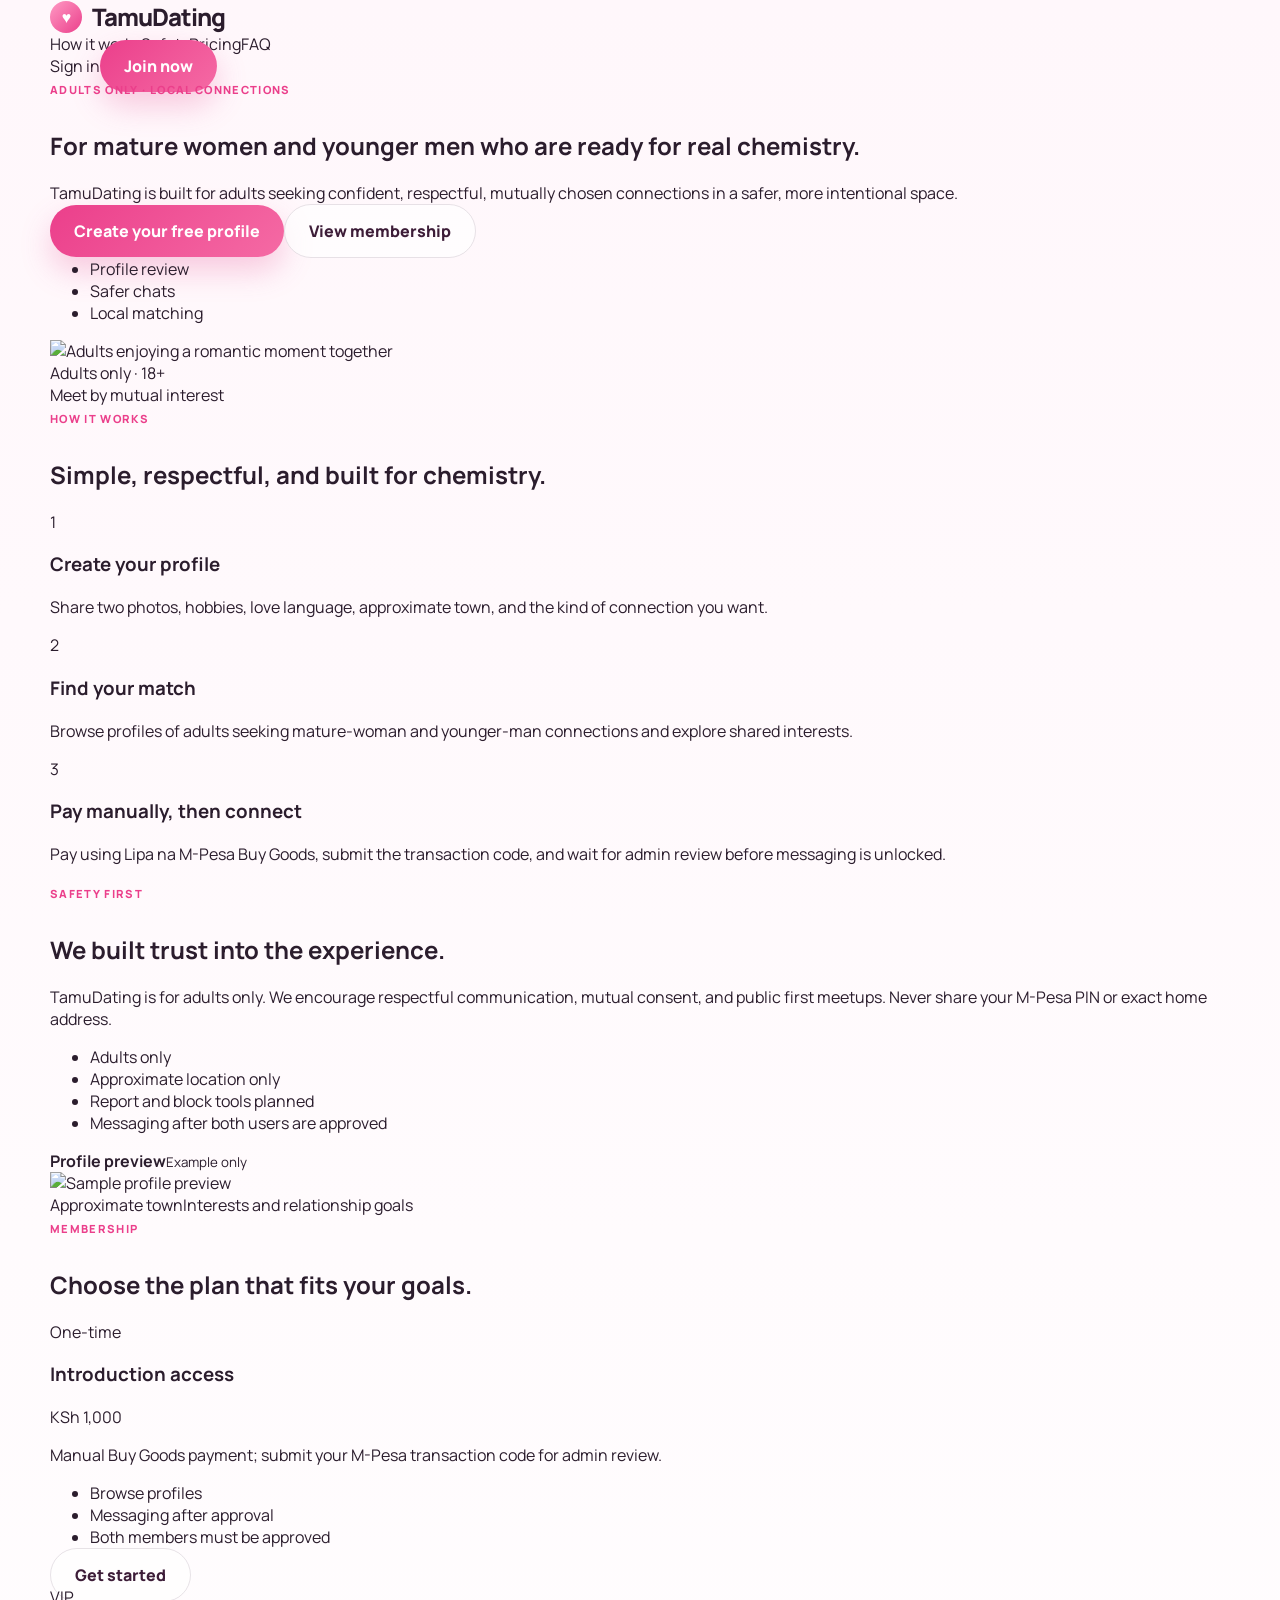
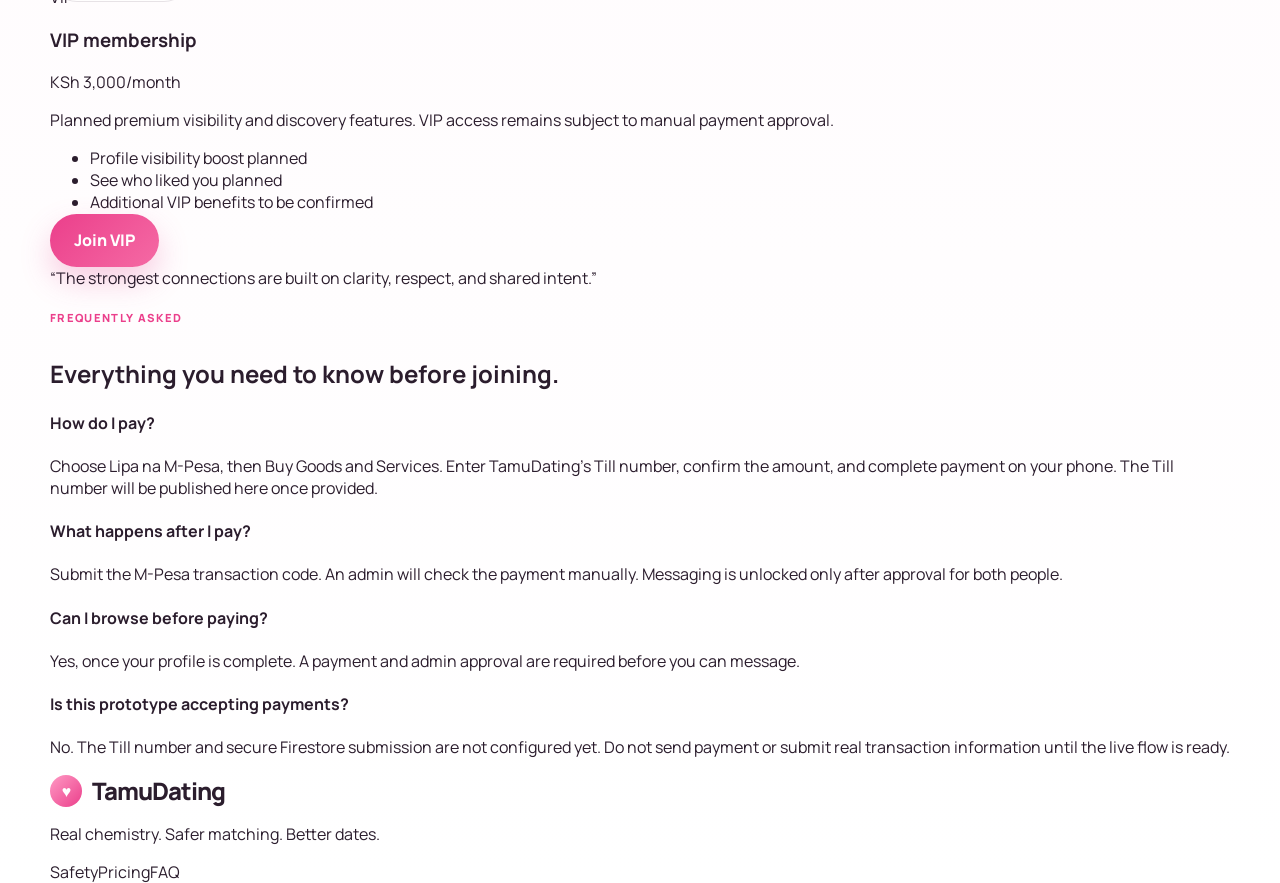
==== index.html @ 7debab36 "Update TamuDating prototype for manual M-Pesa Buy Goods payment instructions without STK Push" ====
<!DOCTYPE html>
<html lang="en">
  <head>
    <meta charset="UTF-8" />
    <meta name="viewport" content="width=device-width, initial-scale=1.0" />
    <title>TamuDating | Mature Connections</title>
    <meta name="description" content="TamuDating connects mature women and younger men seeking adult relationships, mutual chemistry, and safe local meetups." />
    <link rel="preconnect" href="https://fonts.googleapis.com" />
    <link rel="preconnect" href="https://fonts.gstatic.com" crossorigin />
    <link href="https://fonts.googleapis.com/css2?family=Manrope:wght@400;500;600;700;800&display=swap" rel="stylesheet" />
    <link rel="stylesheet" href="styles.css" />
  </head>
  <body>
    <header class="topbar"><div class="container nav">
      <div class="brand" aria-label="TamuDating home"><span class="brand-mark">♥</span><span>TamuDating</span></div>
      <nav class="nav-links" aria-label="Main navigation"><a href="#how-it-works">How it works</a><a href="#safety">Safety</a><a href="#pricing">Pricing</a><a href="#faq">FAQ</a></nav>
      <div class="nav-actions"><a class="link-btn" href="login.html">Sign in</a><a class="primary-btn" href="signup.html">Join now</a></div>
    </div></header>
    <main>
      <section class="hero"><div class="container hero-layout">
        <div class="hero-copy"><span class="eyebrow">Adults only · Local connections</span>
          <h1>For mature women and younger men who are ready for real chemistry.</h1>
          <p>TamuDating is built for adults seeking confident, respectful, mutually chosen connections in a safer, more intentional space.</p>
          <div class="cta-row"><a class="primary-btn large" href="signup.html">Create your free profile</a><a class="secondary-btn large" href="#pricing">View membership</a></div>
          <ul class="trust-list"><li>Profile review</li><li>Safer chats</li><li>Local matching</li></ul>
        </div>
        <div class="hero-visual" aria-label="Romantic older woman and younger man lifestyle image">
          <div class="image-card"><img src="https://images.unsplash.com/photo-1524504388940-b1c1722653e1?auto=format&fit=crop&w=1000&q=80" alt="Adults enjoying a romantic moment together" /></div>
          <div class="floating-badge badge-top">Adults only · 18+</div>
          <div class="floating-badge badge-bottom">Meet by mutual interest</div>
        </div>
      </div></section>
      <section id="how-it-works" class="section"><div class="container">
        <div class="section-heading"><span class="eyebrow">How it works</span><h2>Simple, respectful, and built for chemistry.</h2></div>
        <div class="card-grid three-up">
          <article class="info-card"><div class="icon">1</div><h3>Create your profile</h3><p>Share two photos, hobbies, love language, approximate town, and the kind of connection you want.</p></article>
          <article class="info-card"><div class="icon">2</div><h3>Find your match</h3><p>Browse profiles of adults seeking mature-woman and younger-man connections and explore shared interests.</p></article>
          <article class="info-card"><div class="icon">3</div><h3>Pay manually, then connect</h3><p>Pay using Lipa na M-Pesa Buy Goods, submit the transaction code, and wait for admin review before messaging is unlocked.</p></article>
        </div>
      </div></section>
      <section id="safety" class="section alt-section"><div class="container split-layout">
        <div><span class="eyebrow">Safety first</span><h2>We built trust into the experience.</h2><p>TamuDating is for adults only. We encourage respectful communication, mutual consent, and public first meetups. Never share your M-Pesa PIN or exact home address.</p>
          <ul class="check-list"><li>Adults only</li><li>Approximate location only</li><li>Report and block tools planned</li><li>Messaging after both users are approved</li></ul></div>
        <div class="dashboard-card"><div class="mini-header"><span class="dot pink"></span><span class="dot gold"></span><span class="dot purple"></span></div><div class="mini-panel"><div class="mini-user"><div class="avatar"></div><div><strong>Profile preview</strong><small>Example only</small></div></div><div class="mini-profile-box"><img src="https://images.unsplash.com/photo-1487412720507-e7ab37603c6f?auto=format&fit=crop&w=900&q=80" alt="Sample profile preview" /></div><div class="mini-meta"><span>Approximate town</span><span>Interests and relationship goals</span></div></div></div>
      </div></section>
      <section id="pricing" class="section"><div class="container"><div class="section-heading center"><span class="eyebrow">Membership</span><h2>Choose the plan that fits your goals.</h2></div>
        <div class="pricing-grid"><article class="pricing-card basic"><div class="tag">One-time</div><h3>Introduction access</h3><div class="price">KSh 1,000</div><p>Manual Buy Goods payment; submit your M-Pesa transaction code for admin review.</p><ul><li>Browse profiles</li><li>Messaging after approval</li><li>Both members must be approved</li></ul><a class="secondary-btn full" href="signup.html">Get started</a></article>
          <article class="pricing-card featured"><div class="tag featured-tag">VIP</div><h3>VIP membership</h3><div class="price">KSh 3,000<span>/month</span></div><p>Planned premium visibility and discovery features. VIP access remains subject to manual payment approval.</p><ul><li>Profile visibility boost planned</li><li>See who liked you planned</li><li>Additional VIP benefits to be confirmed</li></ul><a class="primary-btn full" href="signup.html">Join VIP</a></article></div>
      </div></section>
      <section class="section quote-section"><div class="container quote-box"><p>“The strongest connections are built on clarity, respect, and shared intent.”</p></div></section>
      <section id="faq" class="section faq-section"><div class="container"><div class="section-heading center"><span class="eyebrow">Frequently asked</span><h2>Everything you need to know before joining.</h2></div>
        <div class="faq-list"><div class="faq-item"><h4>How do I pay?</h4><p>Choose Lipa na M-Pesa, then Buy Goods and Services. Enter TamuDating’s Till number, confirm the amount, and complete payment on your phone. The Till number will be published here once provided.</p></div><div class="faq-item"><h4>What happens after I pay?</h4><p>Submit the M-Pesa transaction code. An admin will check the payment manually. Messaging is unlocked only after approval for both people.</p></div><div class="faq-item"><h4>Can I browse before paying?</h4><p>Yes, once your profile is complete. A payment and admin approval are required before you can message.</p></div><div class="faq-item"><h4>Is this prototype accepting payments?</h4><p>No. The Till number and secure Firestore submission are not configured yet. Do not send payment or submit real transaction information until the live flow is ready.</p></div></div>
      </div></section>
    </main>
    <footer class="footer"><div class="container footer-inner"><div><div class="brand footer-brand"><span class="brand-mark">♥</span><span>TamuDating</span></div><p>Real chemistry. Safer matching. Better dates.</p></div><div class="footer-links"><a href="#safety">Safety</a><a href="#pricing">Pricing</a><a href="#faq">FAQ</a></div></div></footer>
    <script src="app.js"></script>
  </body>
</html>
---- styles.css ----
body {
  margin: 0;
  font-family: 'Manrope', sans-serif;
  color: #2b1d2d;
  background: linear-gradient(180deg, #fff7fb 0%, #fff 100%);
}

* {
  box-sizing: border-box;
}

a {
  color: inherit;
  text-decoration: none;
}

button,
input,
select,
textarea {
  font: inherit;
}

button {
  cursor: pointer;
}

img {
  display: block;
  max-width: 100%;
}

.container {
  width: min(1180px, calc(100% - 32px));
  margin: 0 auto;
}

.brand {
  display: inline-flex;
  align-items: center;
  gap: 10px;
  font-size: 1.5rem;
  font-weight: 800;
  letter-spacing: -0.04em;
}

.brand-mark {
  display: inline-grid;
  place-items: center;
  width: 32px;
  height: 32px;
  border-radius: 50%;
  background: linear-gradient(135deg, #ff9ac4, #eb3f8b);
  color: white;
  font-size: 1rem;
}

.eyebrow {
  display: inline-block;
  margin-bottom: 12px;
  font-size: 0.7rem;
  letter-spacing: 0.12em;
  text-transform: uppercase;
  font-weight: 800;
  color: #eb3f8b;
}

.primary-btn,
.secondary-btn,
.ghost-btn {
  padding: 0.95rem 1.5rem;
  border-radius: 999px;
  font-weight: 800;
  border: none;
}

.primary-btn {
  background: linear-gradient(135deg, #eb3f8b, #f56aa4);
  color: white;
  box-shadow: 0 14px 30px rgba(230, 82, 151, 0.28);
}

.secondary-btn {
  border: 1px solid rgba(61, 29, 56, 0.12);
  background: rgba(255, 255, 255, 0.7);
  color: #3d1d38;
}

.ghost-btn {
  background: #f7edf3;
  color: #3d1d38;
}

.small {
  padding: 0.7rem 1rem;
}

.full {
  width: 100%;
}

.auth-page {
  min-height: 100vh;
  display: grid;
  place-items: center;
  background: linear-gradient(135deg, #fff5fa 0%, #fff 100%);
}

.auth-shell {
  width: min(1100px, calc(100% - 30px));
  display: grid;
  grid-template-columns: 0.9fr 1.1fr;
  background: white;
  border-radius: 34px;
  box-shadow: 0 18px 48px rgba(107, 29, 72, 0.12);
  overflow: hidden;
}

.signup-shell {
  grid-template-columns: 1fr;
}

.auth-panel {
  padding: 42px;
}

.promo-panel {
  background: linear-gradient(180deg, #fef4f8 0%, #fff 100%);
  border-right: 1px solid rgba(61, 29, 56, 0.08);
}

.auth-brand {
  margin-bottom: 36px;
}

.promo-panel h1 {
  margin: 0;
  font-size: clamp(2.2rem, 3vw, 3.3rem);
  line-height: 1;
  letter-spacing: -0.05em;
}

.promo-panel p {
  color: #685b6d;
  font-size: 1.08rem;
  line-height: 1.75;
  margin-top: 18px;
}

.promo-panel ul {
  margin: 26px 0 0;
  padding-left: 18px;
  color: #3d1d38;
  font-weight: 700;
  line-height: 2;
}

.form-panel {
  display: flex;
  flex-direction: column;
  justify-content: center;
}

.auth-head h2 {
  margin: 0;
  font-size: clamp(2rem, 2.6vw, 2.8rem);
  letter-spacing: -0.05em;
}

.auth-form {
  display: grid;
  gap: 22px;
  margin-top: 20px;
}

.grid-form {
  grid-template-columns: repeat(2, minmax(0, 1fr));
}

label {
  display: grid;
  gap: 8px;
  color: #3d1d38;
  font-weight: 700;
}

input,
select,
textarea {
  width: 100%;
  background: #fff9fb;
  border: 1px solid rgba(61, 29, 56, 0.12);
  border-radius: 14px;
  min-height: 52px;
  padding: 0.9rem 1rem;
  color: #2b1d2d;
}

textarea {
  resize: vertical;
  min-height: 120px;
}

.full-width {
  grid-column: 1 / -1;
}

.auth-helper {
  margin: 0;
  text-align: center;
  color: #685b6d;
  font-weight: 700;
}

.auth-helper a {
  color: #eb3f8b;
}

.form-note {
  color: #685b6d;
  font-size: 0.9rem;
  line-height: 1.6;
}

.dashboard-body {
  min-height: 100vh;
  background: #fff8fb;
}

.dashboard-shell {
  display: grid;
  grid-template-columns: 260px 1fr;
  min-height: 100vh;
}

.sidebar {
  background: #fff;
  border-right: 1px solid rgba(61, 29, 56, 0.08);
  padding: 24px 16px;
}

.sidebar-brand {
  margin: 12px 10px 28px;
}

.sidebar-nav {
  display: grid;
  gap: 10px;
}

.sidebar-nav a {
  padding: 12px 14px;
  border-radius: 14px;
  color: #5a4055;
  font-weight: 700;
}

.sidebar-nav a.active,
.sidebar-nav a:hover {
  background: #fff1f7;
  color: #3d1d38;
}

.dashboard-main {
  padding: 28px;
}

.dashboard-topbar {
  display: flex;
  align-items: center;
  justify-content: space-between;
  gap: 18px;
  margin-bottom: 26px;
}

.dashboard-topbar h1 {
  margin: 0;
  font-size: clamp(2rem, 2.8vw, 2.6rem);
  letter-spacing: -0.05em;
}

.profile-chip {
  display: inline-flex;
  align-items: center;
  gap: 10px;
  padding: 0.7rem 1rem;
  background: #fff;
  border: 1px solid rgba(61, 29, 56, 0.08);
  border-radius: 999px;
  font-weight: 700;
}

.status-dot {
  width: 10px;
  height: 10px;
  border-radius: 50%;
  background: #f2af3b;
  display: inline-block;
}

.panel-section {
  background: white;
  border: 1px solid rgba(61, 29, 56, 0.08);
  box-shadow: 0 14px 32px rgba(107, 29, 72, 0.05);
  border-radius: 28px;
  padding: 22px;
  margin-bottom: 22px;
}

.section-heading-row {
  display: flex;
  justify-content: space-between;
  align-items: center;
  gap: 12px;
  margin-bottom: 20px;
}

.section-heading-row h2 {
  margin: 0;
  font-size: 1.5rem;
}

.profile-grid {
  display: grid;
  grid-template-columns: repeat(auto-fit, minmax(230px, 1fr));
  gap: 18px;
}

.profile-card {
  background: #fff8fb;
  border-radius: 20px;
  overflow: hidden;
  border: 1px solid rgba(61, 29, 56, 0.08);
}

.profile-card img {
  width: 100%;
  height: 250px;
  object-fit: cover;
}

.profile-body {
  padding: 16px;
}

.profile-header {
  display: flex;
  justify-content: space-between;
  align-items: center;
  gap: 8px;
  margin-bottom: 6px;
}

.profile-header h3 {
  margin: 0;
  font-size: 1.2rem;
}

.meta {
  color: #685b6d;
  font-weight: 700;
  margin: 0 0 10px;
}

.profile-body p {
  color: #685b6d;
  line-height: 1.6;
}

.verified-pill {
  background: #eafaf3;
  color: #2d915f;
  padding: 0.3rem 0.66rem;
  border-radius: 999px;
  font-size: 0.72rem;
  font-weight: 800;
}

.chips {
  display: flex;
  flex-wrap: wrap;
  gap: 8px;
  margin: 16px 0;
}

.chips span {
  background: #fff1f7;
  color: #3d1d38;
  border-radius: 999px;
  padding: 0.42rem 0.7rem;
  font-size: 0.76rem;
  font-weight: 700;
}

.matches-list {
  display: grid;
  gap: 14px;
}

.match-item {
  display: flex;
  align-items: center;
  gap: 12px;
  padding: 12px 14px;
  border-radius: 16px;
  background: #fff9fb;
  border: 1px solid rgba(61, 29, 56, 0.08);
}

.match-avatar {
  width: 44px;
  height: 44px;
  border-radius: 50%;
  background: linear-gradient(135deg, #ffd5e8, #beafc9);
}

.match-avatar.small {
  width: 34px;
  height: 34px;
}

.match-copy {
  flex: 1;
  display: grid;
  gap: 4px;
}

.match-copy small {
  color: #685b6d;
}

.inbox-layout {
  display: grid;
  grid-template-columns: 250px 1fr;
  gap: 18px;
}

.chat-list {
  display: grid;
  gap: 12px;
}

.chat-item {
  width: 100%;
  display: flex;
  align-items: center;
  gap: 12px;
  padding: 12px;
  border-radius: 14px;
  border: 1px solid rgba(61, 29, 56, 0.08);
  background: #fff9fb;
  text-align: left;
}

.chat-box {
  min-height: 220px;
  border: 1px solid rgba(61, 29, 56, 0.08);
  background: #fffafc;
  border-radius: 18px;
  padding: 18px;
  display: flex;
  flex-direction: column;
  gap: 12px;
}

.empty-chat {
  display: grid;
  place-items: center;
  height: 100%;
  color: #685b6d;
  font-weight: 700;
}

.message {
  max-width: 70%;
  padding: 0.8rem 1rem;
  border-radius: 16px;
  line-height: 1.5;
}

.message.mine {
  background: linear-gradient(135deg, #eb3f8b, #f56aa4);
  color: white;
  align-self: flex-end;
}

.message.theirs {
  background: #f5ecf2;
  color: #2b1d2d;
  align-self: flex-start;
}

.profile-summary-card {
  display: grid;
  grid-template-columns: 220px 1fr;
  gap: 20px;
  align-items: center;
}

.profile-summary-image img {
  width: 100%;
  height: 220px;
  border-radius: 18px;
  object-fit: cover;
}

.payment-card {
  background: #fffafc;
  border: 1px solid rgba(61, 29, 56, 0.08);
  border-radius: 22px;
  padding: 24px;
}

.payment-card h3 {
  margin-top: 0;
}

.payment-form {
  display: grid;
  grid-template-columns: repeat(2, minmax(0, 1fr));
  gap: 18px;
  margin-top: 20px;
}

.admin-wrapper {
  padding: 32px 0 60px;
}

.admin-header {
  display: flex;
  justify-content: space-between;
  align-items: center;
  margin-bottom: 20px;
}

.admin-panel {
  background: white;
  border-radius: 26px;
  border: 1px solid rgba(61, 29, 56, 0.08);
  box-shadow: 0 14px 32px rgba(107, 29, 72, 0.05);
  padding: 22px;
}

.admin-table {
  overflow-x: auto;
}

.admin-table-inner {
  width: 100%;
  border-collapse: collapse;
}

.admin-table-inner th,
.admin-table-inner td {
  text-align: left;
  padding: 14px 12px;
  border-bottom: 1px solid rgba(61, 29, 56, 0.08);
}

.status-badge {
  display: inline-flex;
  justify-content: center;
  padding: 0.42rem 0.7rem;
  border-radius: 999px;
  font-size: 0.75rem;
  font-weight: 800;
  text-transform: uppercase;
}

.status-badge.pending {
  background: #fff4d8;
  color: #8a5b00;
}

.status-badge.approved {
  background: #eafaf3;
  color: #2d915f;
}

.admin-dot {
  background: #2d915f;
}

@media (max-width: 900px) {
  .auth-shell,
  .dashboard-shell,
  .grid-form,
  .payment-form,
  .inbox-layout,
  .profile-summary-card {
    grid-template-columns: 1fr;
  }

  .promo-panel {
    border-right: none;
    border-bottom: 1px solid rgba(61, 29, 56, 0.08);
  }

  .sidebar {
    padding: 18px 12px;
  }

  .dashboard-main {
    padding: 20px 16px 30px;
  }
}

@media (max-width: 560px) {
  .auth-panel {
    padding: 24px 18px;
  }

  .dashboard-topbar,
  .section-heading-row,
  .admin-header,
  .footer-inner {
    flex-direction: column;
    align-items: flex-start;
  }
}
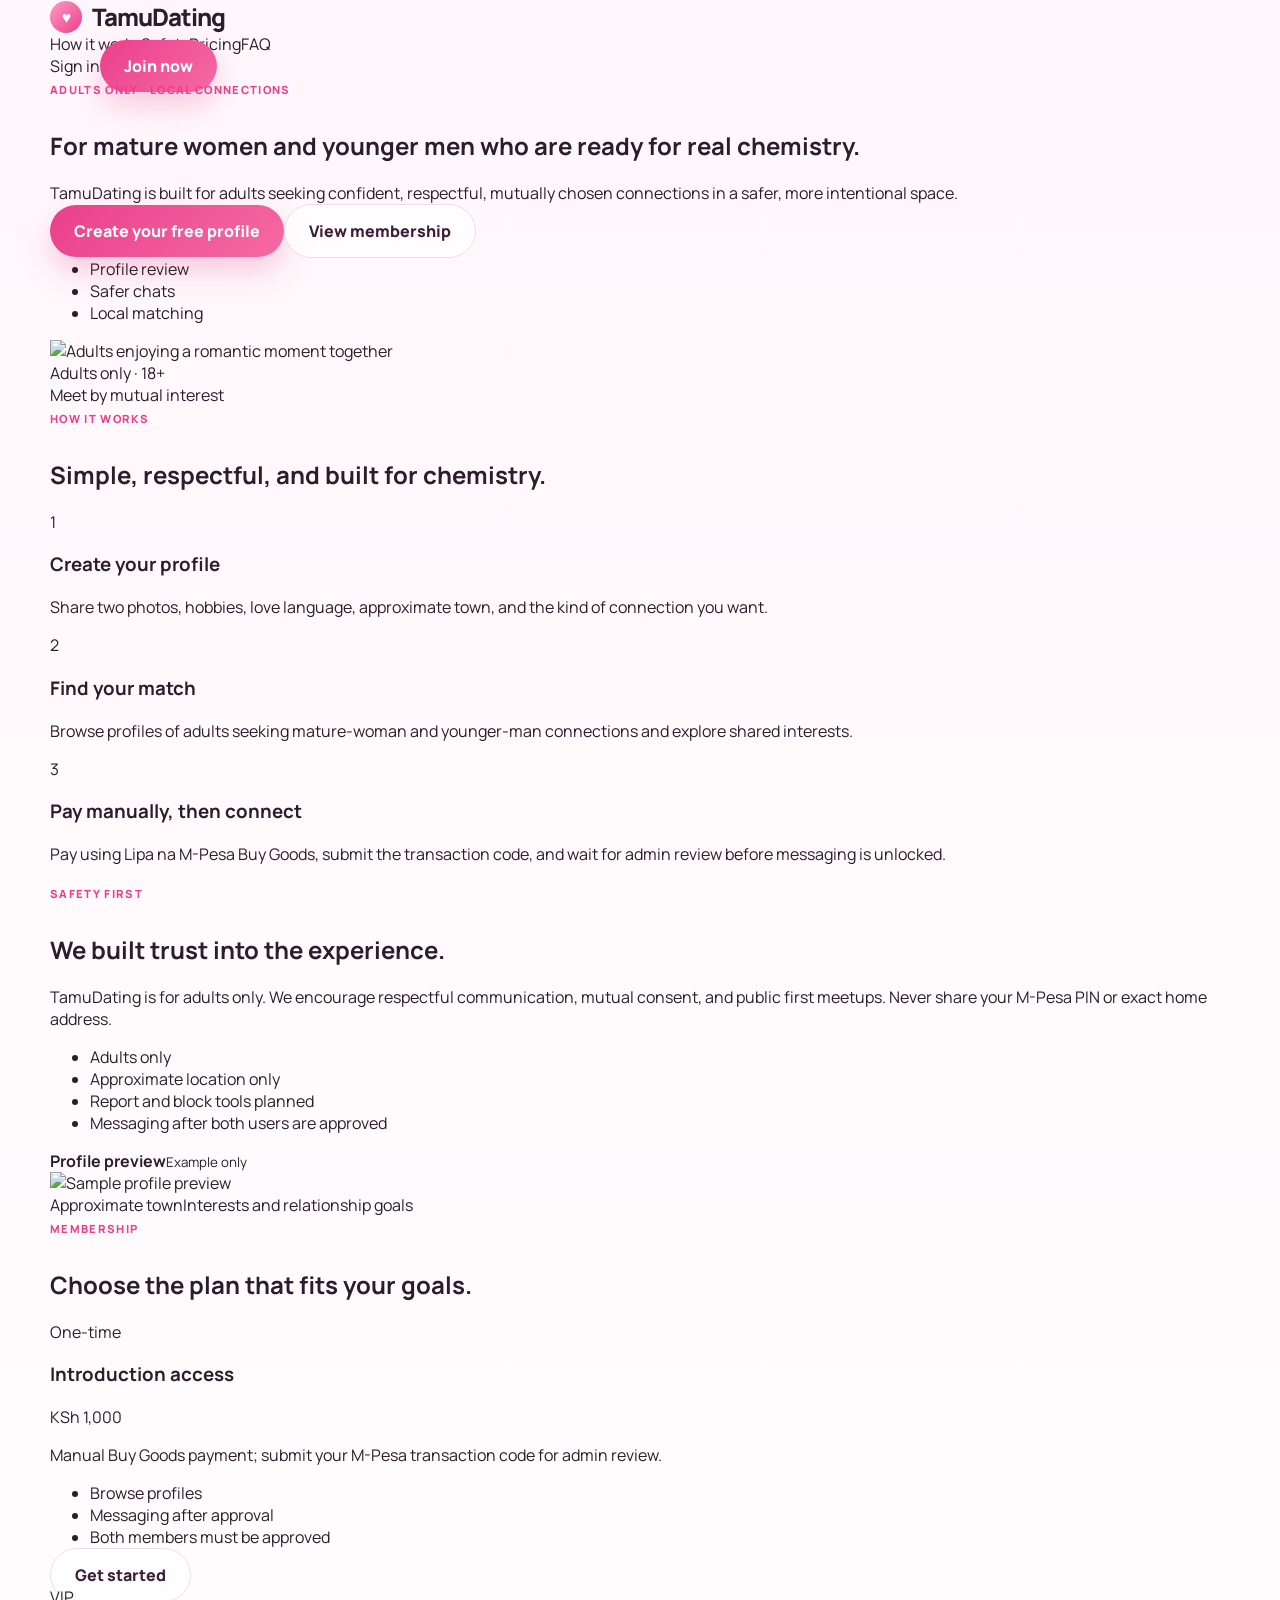
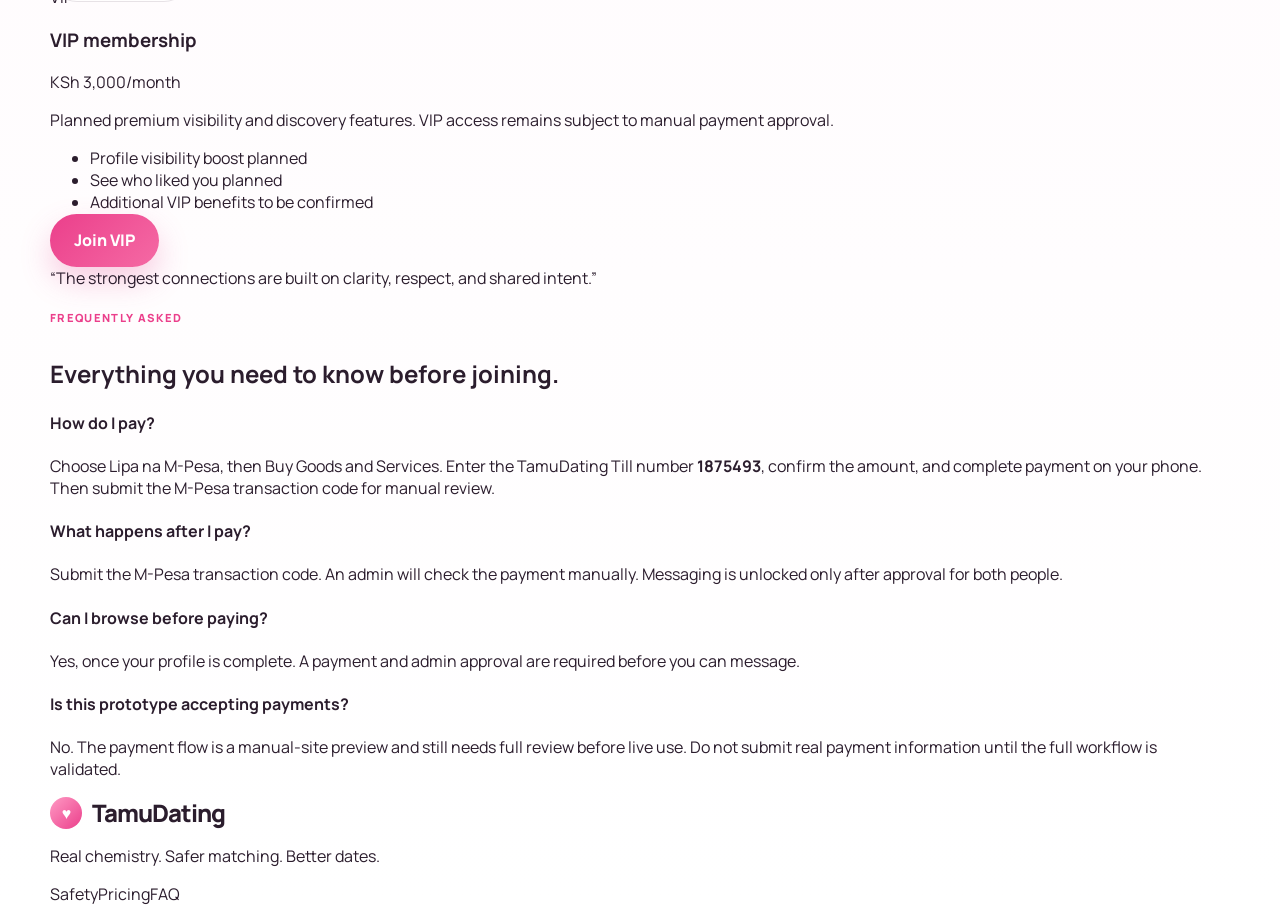
==== commit d9f39609: "Set the manual M-Pesa Till number to 1875493 and update public payment instructions" ====
--- a/index.html
+++ b/index.html
@@ -49,10 +49,10 @@
       </div></section>
       <section class="section quote-section"><div class="container quote-box"><p>“The strongest connections are built on clarity, respect, and shared intent.”</p></div></section>
       <section id="faq" class="section faq-section"><div class="container"><div class="section-heading center"><span class="eyebrow">Frequently asked</span><h2>Everything you need to know before joining.</h2></div>
-        <div class="faq-list"><div class="faq-item"><h4>How do I pay?</h4><p>Choose Lipa na M-Pesa, then Buy Goods and Services. Enter TamuDating’s Till number, confirm the amount, and complete payment on your phone. The Till number will be published here once provided.</p></div><div class="faq-item"><h4>What happens after I pay?</h4><p>Submit the M-Pesa transaction code. An admin will check the payment manually. Messaging is unlocked only after approval for both people.</p></div><div class="faq-item"><h4>Can I browse before paying?</h4><p>Yes, once your profile is complete. A payment and admin approval are required before you can message.</p></div><div class="faq-item"><h4>Is this prototype accepting payments?</h4><p>No. The Till number and secure Firestore submission are not configured yet. Do not send payment or submit real transaction information until the live flow is ready.</p></div></div>
+        <div class="faq-list"><div class="faq-item"><h4>How do I pay?</h4><p>Choose Lipa na M-Pesa, then Buy Goods and Services. Enter the TamuDating Till number <strong>1875493</strong>, confirm the amount, and complete payment on your phone. Then submit the M-Pesa transaction code for manual review.</p></div><div class="faq-item"><h4>What happens after I pay?</h4><p>Submit the M-Pesa transaction code. An admin will check the payment manually. Messaging is unlocked only after approval for both people.</p></div><div class="faq-item"><h4>Can I browse before paying?</h4><p>Yes, once your profile is complete. A payment and admin approval are required before you can message.</p></div><div class="faq-item"><h4>Is this prototype accepting payments?</h4><p>No. The payment flow is a manual-site preview and still needs full review before live use. Do not submit real payment information until the full workflow is validated.</p></div></div>
       </div></section>
     </main>
     <footer class="footer"><div class="container footer-inner"><div><div class="brand footer-brand"><span class="brand-mark">♥</span><span>TamuDating</span></div><p>Real chemistry. Safer matching. Better dates.</p></div><div class="footer-links"><a href="#safety">Safety</a><a href="#pricing">Pricing</a><a href="#faq">FAQ</a></div></div></footer>
-    <script src="app.js"></script>
+    <script type="module" src="app.js"></script>
   </body>
 </html>
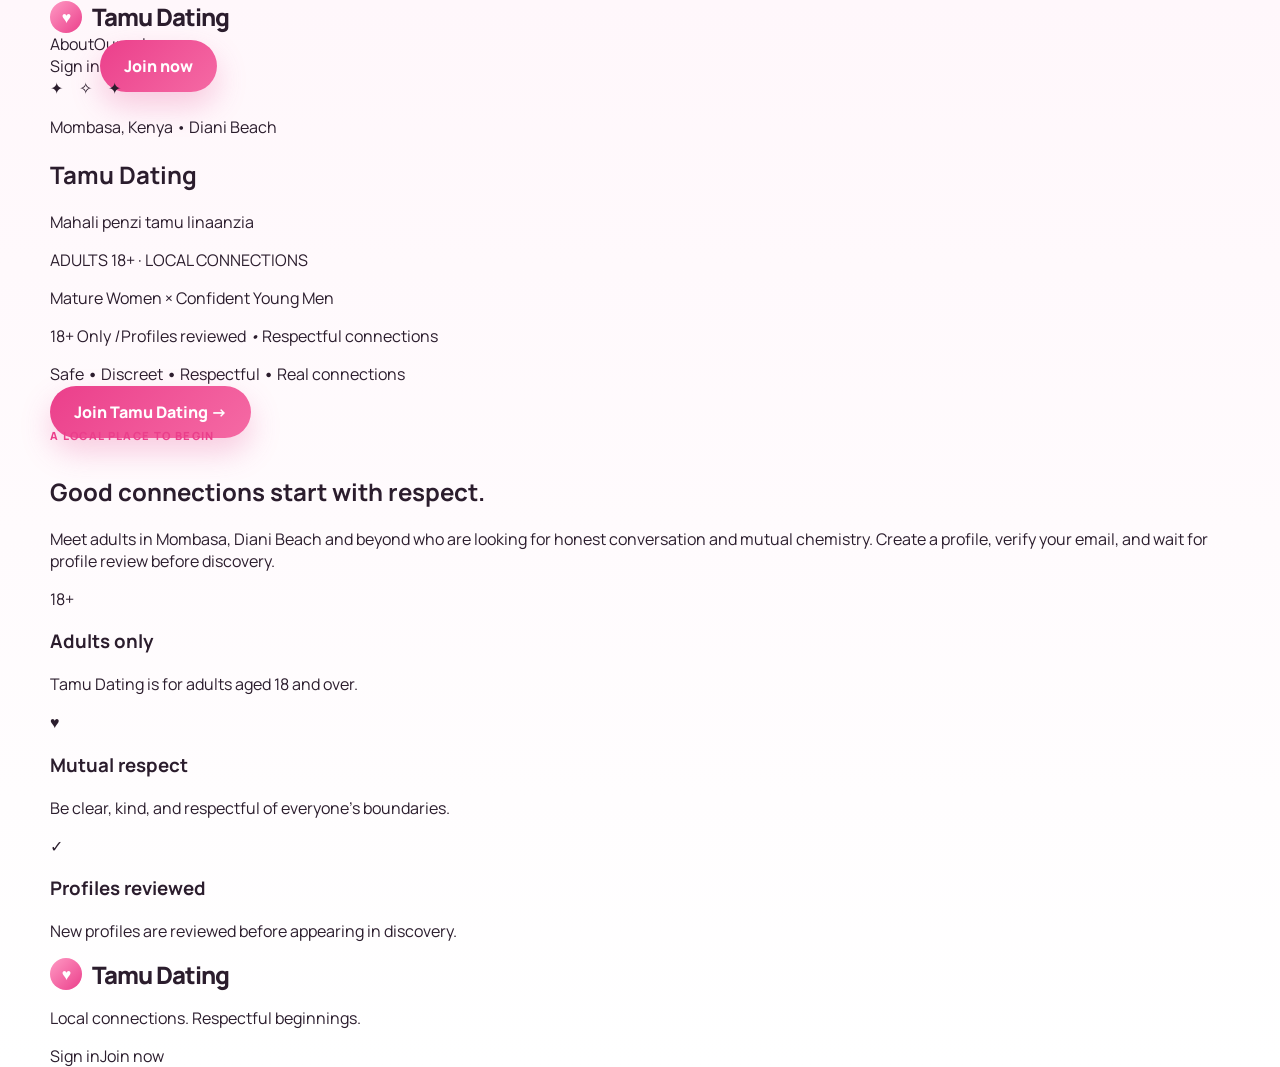
==== commit f1a4f587: "Refresh Tamu Dating homepage and require profile-photo upload on signup" ====
--- a/index.html
+++ b/index.html
@@ -3,56 +3,46 @@
   <head>
     <meta charset="UTF-8" />
     <meta name="viewport" content="width=device-width, initial-scale=1.0" />
-    <title>TamuDating | Mature Connections</title>
-    <meta name="description" content="TamuDating connects mature women and younger men seeking adult relationships, mutual chemistry, and safe local meetups." />
+    <meta name="theme-color" content="#a52b55" />
+    <title>Tamu Dating | Mombasa & Diani Beach</title>
+    <meta name="description" content="Tamu Dating brings adults together for respectful, genuine connections in Mombasa, Diani Beach and across Kenya." />
     <link rel="preconnect" href="https://fonts.googleapis.com" />
     <link rel="preconnect" href="https://fonts.gstatic.com" crossorigin />
-    <link href="https://fonts.googleapis.com/css2?family=Manrope:wght@400;500;600;700;800&display=swap" rel="stylesheet" />
+    <link href="https://fonts.googleapis.com/css2?family=DM+Serif+Display&family=Manrope:wght@400;500;600;700;800&display=swap" rel="stylesheet" />
     <link rel="stylesheet" href="styles.css" />
   </head>
-  <body>
+  <body class="home-page">
     <header class="topbar"><div class="container nav">
-      <div class="brand" aria-label="TamuDating home"><span class="brand-mark">♥</span><span>TamuDating</span></div>
-      <nav class="nav-links" aria-label="Main navigation"><a href="#how-it-works">How it works</a><a href="#safety">Safety</a><a href="#pricing">Pricing</a><a href="#faq">FAQ</a></nav>
+      <a class="brand" href="index.html" aria-label="Tamu Dating home"><span class="brand-mark">♥</span><span>Tamu Dating</span></a>
+      <nav class="nav-links" aria-label="Main navigation"><a href="#about">About</a><a href="#safety">Our values</a></nav>
       <div class="nav-actions"><a class="link-btn" href="login.html">Sign in</a><a class="primary-btn" href="signup.html">Join now</a></div>
     </div></header>
     <main>
-      <section class="hero"><div class="container hero-layout">
-        <div class="hero-copy"><span class="eyebrow">Adults only · Local connections</span>
-          <h1>For mature women and younger men who are ready for real chemistry.</h1>
-          <p>TamuDating is built for adults seeking confident, respectful, mutually chosen connections in a safer, more intentional space.</p>
-          <div class="cta-row"><a class="primary-btn large" href="signup.html">Create your free profile</a><a class="secondary-btn large" href="#pricing">View membership</a></div>
-          <ul class="trust-list"><li>Profile review</li><li>Safer chats</li><li>Local matching</li></ul>
+      <section class="poster-hero">
+        <div class="poster-frame container">
+          <div class="poster-sparkle" aria-hidden="true">✦　✧　✦</div>
+          <p class="poster-location">Mombasa, Kenya <span>•</span> Diani Beach</p>
+          <h1>Tamu Dating</h1>
+          <p class="poster-script">Mahali penzi tamu linaanzia</p>
+          <div class="poster-photo" role="img" aria-label="A couple sharing a warm moment on a tropical beach at sunset">
+            <div class="poster-photo-overlay"><span>ADULTS 18+ · LOCAL CONNECTIONS</span></div>
+          </div>
+          <p class="poster-tagline">Mature Women <span>×</span> Confident Young Men</p>
+          <p class="poster-trust">18+ Only <i>|</i> Profiles reviewed <i>•</i> Respectful connections</p>
+          <p class="poster-values">Safe <b>•</b> Discreet <b>•</b> Respectful <b>•</b> Real connections</p>
+          <a class="primary-btn poster-cta" href="signup.html">Join Tamu Dating <span aria-hidden="true">→</span></a>
         </div>
-        <div class="hero-visual" aria-label="Romantic older woman and younger man lifestyle image">
-          <div class="image-card"><img src="https://images.unsplash.com/photo-1524504388940-b1c1722653e1?auto=format&fit=crop&w=1000&q=80" alt="Adults enjoying a romantic moment together" /></div>
-          <div class="floating-badge badge-top">Adults only · 18+</div>
-          <div class="floating-badge badge-bottom">Meet by mutual interest</div>
-        </div>
+      </section>
+      <section id="about" class="section home-about"><div class="container home-about-inner">
+        <div><span class="eyebrow">A local place to begin</span><h2>Good connections start with respect.</h2></div>
+        <p>Meet adults in Mombasa, Diani Beach and beyond who are looking for honest conversation and mutual chemistry. Create a profile, verify your email, and wait for profile review before discovery.</p>
       </div></section>
-      <section id="how-it-works" class="section"><div class="container">
-        <div class="section-heading"><span class="eyebrow">How it works</span><h2>Simple, respectful, and built for chemistry.</h2></div>
-        <div class="card-grid three-up">
-          <article class="info-card"><div class="icon">1</div><h3>Create your profile</h3><p>Share two photos, hobbies, love language, approximate town, and the kind of connection you want.</p></article>
-          <article class="info-card"><div class="icon">2</div><h3>Find your match</h3><p>Browse profiles of adults seeking mature-woman and younger-man connections and explore shared interests.</p></article>
-          <article class="info-card"><div class="icon">3</div><h3>Pay manually, then connect</h3><p>Pay using Lipa na M-Pesa Buy Goods, submit the transaction code, and wait for admin review before messaging is unlocked.</p></article>
-        </div>
-      </div></section>
-      <section id="safety" class="section alt-section"><div class="container split-layout">
-        <div><span class="eyebrow">Safety first</span><h2>We built trust into the experience.</h2><p>TamuDating is for adults only. We encourage respectful communication, mutual consent, and public first meetups. Never share your M-Pesa PIN or exact home address.</p>
-          <ul class="check-list"><li>Adults only</li><li>Approximate location only</li><li>Report and block tools planned</li><li>Messaging after both users are approved</li></ul></div>
-        <div class="dashboard-card"><div class="mini-header"><span class="dot pink"></span><span class="dot gold"></span><span class="dot purple"></span></div><div class="mini-panel"><div class="mini-user"><div class="avatar"></div><div><strong>Profile preview</strong><small>Example only</small></div></div><div class="mini-profile-box"><img src="https://images.unsplash.com/photo-1487412720507-e7ab37603c6f?auto=format&fit=crop&w=900&q=80" alt="Sample profile preview" /></div><div class="mini-meta"><span>Approximate town</span><span>Interests and relationship goals</span></div></div></div>
-      </div></section>
-      <section id="pricing" class="section"><div class="container"><div class="section-heading center"><span class="eyebrow">Membership</span><h2>Choose the plan that fits your goals.</h2></div>
-        <div class="pricing-grid"><article class="pricing-card basic"><div class="tag">One-time</div><h3>Introduction access</h3><div class="price">KSh 1,000</div><p>Manual Buy Goods payment; submit your M-Pesa transaction code for admin review.</p><ul><li>Browse profiles</li><li>Messaging after approval</li><li>Both members must be approved</li></ul><a class="secondary-btn full" href="signup.html">Get started</a></article>
-          <article class="pricing-card featured"><div class="tag featured-tag">VIP</div><h3>VIP membership</h3><div class="price">KSh 3,000<span>/month</span></div><p>Planned premium visibility and discovery features. VIP access remains subject to manual payment approval.</p><ul><li>Profile visibility boost planned</li><li>See who liked you planned</li><li>Additional VIP benefits to be confirmed</li></ul><a class="primary-btn full" href="signup.html">Join VIP</a></article></div>
-      </div></section>
-      <section class="section quote-section"><div class="container quote-box"><p>“The strongest connections are built on clarity, respect, and shared intent.”</p></div></section>
-      <section id="faq" class="section faq-section"><div class="container"><div class="section-heading center"><span class="eyebrow">Frequently asked</span><h2>Everything you need to know before joining.</h2></div>
-        <div class="faq-list"><div class="faq-item"><h4>How do I pay?</h4><p>Choose Lipa na M-Pesa, then Buy Goods and Services. Enter the TamuDating Till number <strong>1875493</strong>, confirm the amount, and complete payment on your phone. Then submit the M-Pesa transaction code for manual review.</p></div><div class="faq-item"><h4>What happens after I pay?</h4><p>Submit the M-Pesa transaction code. An admin will check the payment manually. Messaging is unlocked only after approval for both people.</p></div><div class="faq-item"><h4>Can I browse before paying?</h4><p>Yes, once your profile is complete. A payment and admin approval are required before you can message.</p></div><div class="faq-item"><h4>Is this prototype accepting payments?</h4><p>No. The payment flow is a manual-site preview and still needs full review before live use. Do not submit real payment information until the full workflow is validated.</p></div></div>
+      <section id="safety" class="section alt-section"><div class="container home-values">
+        <article><span class="value-icon">18+</span><h3>Adults only</h3><p>Tamu Dating is for adults aged 18 and over.</p></article>
+        <article><span class="value-icon">♥</span><h3>Mutual respect</h3><p>Be clear, kind, and respectful of everyone’s boundaries.</p></article>
+        <article><span class="value-icon">✓</span><h3>Profiles reviewed</h3><p>New profiles are reviewed before appearing in discovery.</p></article>
       </div></section>
     </main>
-    <footer class="footer"><div class="container footer-inner"><div><div class="brand footer-brand"><span class="brand-mark">♥</span><span>TamuDating</span></div><p>Real chemistry. Safer matching. Better dates.</p></div><div class="footer-links"><a href="#safety">Safety</a><a href="#pricing">Pricing</a><a href="#faq">FAQ</a></div></div></footer>
-    <script type="module" src="app.js"></script>
+    <footer class="footer"><div class="container footer-inner"><div><div class="brand footer-brand"><span class="brand-mark">♥</span><span>Tamu Dating</span></div><p>Local connections. Respectful beginnings.</p></div><div><a href="login.html">Sign in</a><a href="signup.html">Join now</a></div></div></footer>
   </body>
 </html>
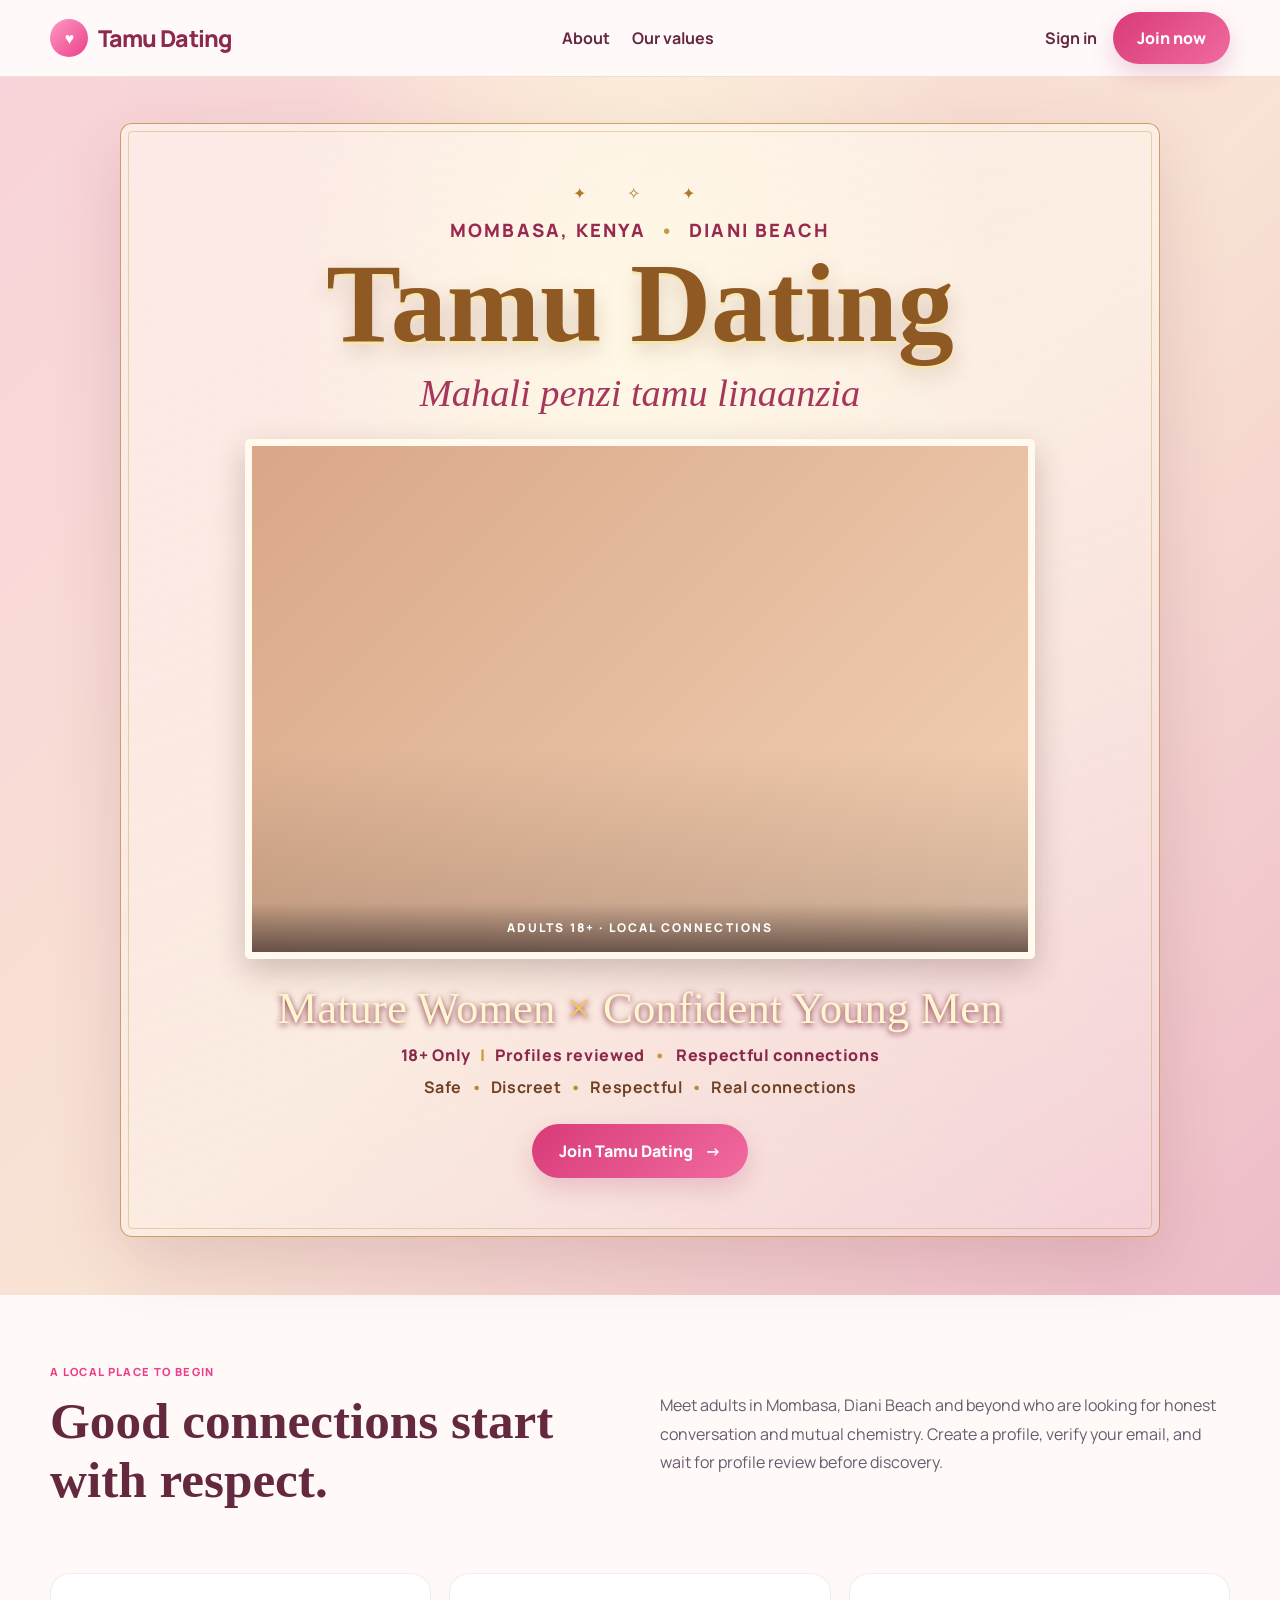
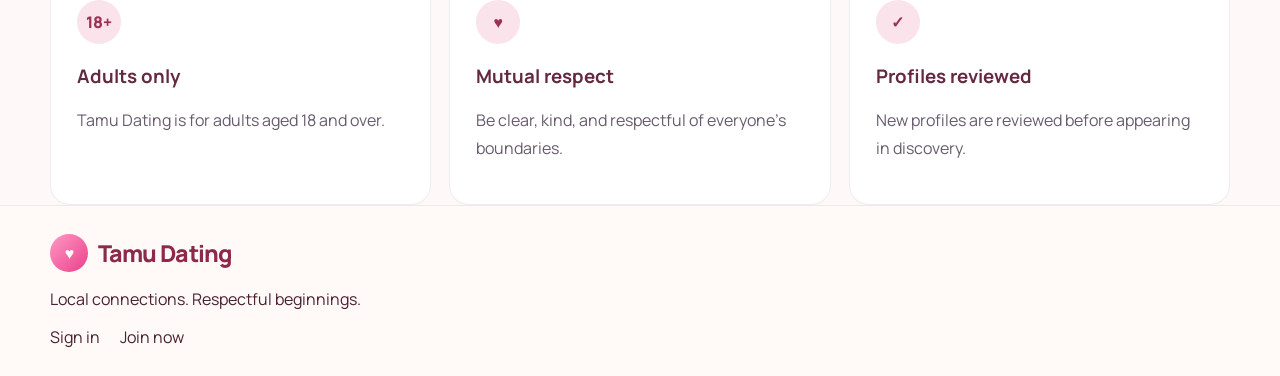
==== commit 3aaebd6b: "Fix homepage styling not loading on GitHub Pages" ====
--- a/index.html
+++ b/index.html
@@ -10,6 +10,7 @@
     <link rel="preconnect" href="https://fonts.gstatic.com" crossorigin />
     <link href="https://fonts.googleapis.com/css2?family=DM+Serif+Display&family=Manrope:wght@400;500;600;700;800&display=swap" rel="stylesheet" />
     <link rel="stylesheet" href="styles.css" />
+    <link rel="stylesheet" href="home-upload.css" />
   </head>
   <body class="home-page">
     <header class="topbar"><div class="container nav">
--- a/home-upload.css
+++ b/home-upload.css
@@ -0,0 +1,69 @@
+/* Tamu Dating poster-inspired landing page and required image upload field */
+.home-page { background: #fff8f8; color: #4a2032; }
+.home-page .topbar { position: relative; z-index: 2; background: rgba(255, 249, 249, .96); border-bottom: 1px solid rgba(184,137,54,.22); }
+.home-page .nav { min-height: 76px; display: flex; align-items: center; justify-content: space-between; gap: 24px; }
+.home-page .brand { display: inline-flex; align-items: center; gap: 10px; color: #8d294b; font-size: 1.45rem; font-weight: 800; white-space: nowrap; }
+.home-page .brand-mark { flex: 0 0 38px; width: 38px; height: 38px; }
+.home-page .nav-links, .home-page .nav-actions { display: flex; align-items: center; gap: 22px; }
+.home-page .nav-links a, .home-page .link-btn { color: #64283f; font-weight: 700; }
+.home-page .nav-actions { gap: 16px; }
+.home-page .primary-btn { display: inline-flex; align-items: center; justify-content: center; background: linear-gradient(135deg,#d83b78,#f16aa0); color: white; box-shadow: 0 10px 24px rgba(170,52,98,.2); }
+.home-page .footer { padding: 28px 0; background: #fffaf8; border-top: 1px solid rgba(61,29,56,.08); }
+.poster-hero {
+  padding: 46px 0 58px;
+  background: radial-gradient(ellipse at 50% 20%, #fff8db 0, transparent 39%), linear-gradient(135deg, #f8d3d9, #f9e3d4 52%, #eebbc8);
+}
+.poster-frame {
+  position: relative;
+  max-width: 1040px;
+  padding: clamp(24px, 5vw, 58px);
+  text-align: center;
+  border: 1px solid rgba(184, 137, 54, .75);
+  outline: 1px solid rgba(184, 137, 54, .32);
+  outline-offset: -9px;
+  border-radius: 12px;
+  box-shadow: 0 24px 70px rgba(104, 35, 62, .16);
+  background: linear-gradient(160deg, rgba(255, 248, 238, .62), rgba(255,255,255,.25));
+}
+.poster-sparkle { color: #ad7a28; letter-spacing: .8em; margin-bottom: 12px; }
+.poster-location { margin: 0; color: #982a50; font-size: clamp(.85rem, 2vw, 1.15rem); font-weight: 800; letter-spacing: .12em; text-transform: uppercase; }
+.poster-location span { color: #c49a46; padding: 0 .4em; }
+.poster-frame h1 { margin: 4px 0 0; color: #8f5924; font-family: 'DM Serif Display', Georgia, serif; font-size: clamp(3.2rem, 10vw, 7rem); line-height: 1; text-shadow: 0 3px 0 #f6e5ad, 0 9px 22px rgba(111, 58, 31, .22); }
+.poster-script { margin: 12px 0 24px; color: #a6365b; font-family: Georgia, serif; font-size: clamp(1.3rem, 4vw, 2.4rem); font-style: italic; }
+.poster-photo { position: relative; width: min(100%, 790px); height: clamp(280px, 48vw, 520px); margin: 0 auto; overflow: hidden; border: 7px solid #fff9ee; border-radius: 5px; box-shadow: 0 12px 32px rgba(66, 35, 32, .24); background: linear-gradient(0deg, rgba(51, 35, 31, .22), transparent 40%), url('https://images.unsplash.com/photo-1516589178581-6cd7833ae3b2?auto=format&fit=crop&w=1400&q=85') center 43%/cover, linear-gradient(135deg,#d9a788,#f4d2b6); }
+.poster-photo-overlay { position: absolute; inset: auto 0 0; padding: 16px; color: white; font-size: .75rem; font-weight: 800; letter-spacing: .18em; background: linear-gradient(transparent, rgba(42, 29, 27, .58)); }
+.poster-tagline { margin: 23px 0 8px; color: #fff6cf; font-family: 'DM Serif Display', Georgia, serif; font-size: clamp(1.55rem, 4.2vw, 2.8rem); text-shadow: 0 2px 6px #7f2943; }
+.poster-tagline span { color: #f0c75d; }
+.poster-trust, .poster-values { margin: 10px 0; color: #8b294c; font-weight: 800; letter-spacing: .04em; }
+.poster-trust i { color: #c69738; font-style: normal; padding: 0 .35em; }
+.poster-values { color: #704125; font-weight: 700; }
+.poster-values b { color: #b98934; padding: 0 .3em; }
+.poster-cta { display: inline-flex; gap: 12px; align-items: center; margin-top: 16px; padding: 1rem 1.7rem; }
+.home-about { padding: 64px 0; background: #fffaf8; }
+.home-about-inner { display: grid; grid-template-columns: 1fr 1fr; gap: 40px; align-items: center; }
+.home-about h2 { margin: 0; color: #64283f; font-family: 'DM Serif Display', Georgia, serif; font-size: clamp(2rem, 4vw, 3.2rem); }
+.home-about-inner > p { color: #685b6d; line-height: 1.8; }
+.home-values { display: grid; grid-template-columns: repeat(3, 1fr); gap: 18px; }
+.home-values article { padding: 26px; border: 1px solid rgba(61,29,56,.08); border-radius: 20px; background: white; }
+.home-values h3 { color: #64283f; }
+.home-values p { color: #685b6d; line-height: 1.7; }
+.value-icon { display: inline-grid; place-items: center; width: 44px; height: 44px; border-radius: 50%; color: #9c3156; background: #fae3eb; font-weight: 800; }
+.footer-inner > div:last-child { display: flex; gap: 20px; }
+.signup-brand { margin-bottom: 26px; }
+.photo-upload-label input[type="file"] { padding: .65rem; background: #fff9fb; }
+.upload-help { color: #685b6d; font-size: .85rem; font-weight: 500; line-height: 1.5; }
+@media (max-width: 700px) {
+  .home-page .nav { flex-wrap: wrap; padding-top: 12px; padding-bottom: 12px; }
+  .home-page .nav-links { order: 3; width: 100%; justify-content: center; gap: 24px; }
+  .home-page .nav-actions { margin-left: auto; gap: 12px; }
+  .home-about-inner, .home-values { grid-template-columns: 1fr; }
+  .poster-hero { padding: 24px 0 36px; }
+  .poster-frame { width: calc(100% - 24px); }
+  .poster-trust { line-height: 1.8; }
+}
+@media (max-width: 440px) {
+  .home-page .nav-links { justify-content: flex-start; }
+  .home-page .nav-actions .primary-btn { padding: .75rem 1rem; }
+  .poster-sparkle { letter-spacing: .35em; }
+  .poster-photo { height: 300px; }
+}
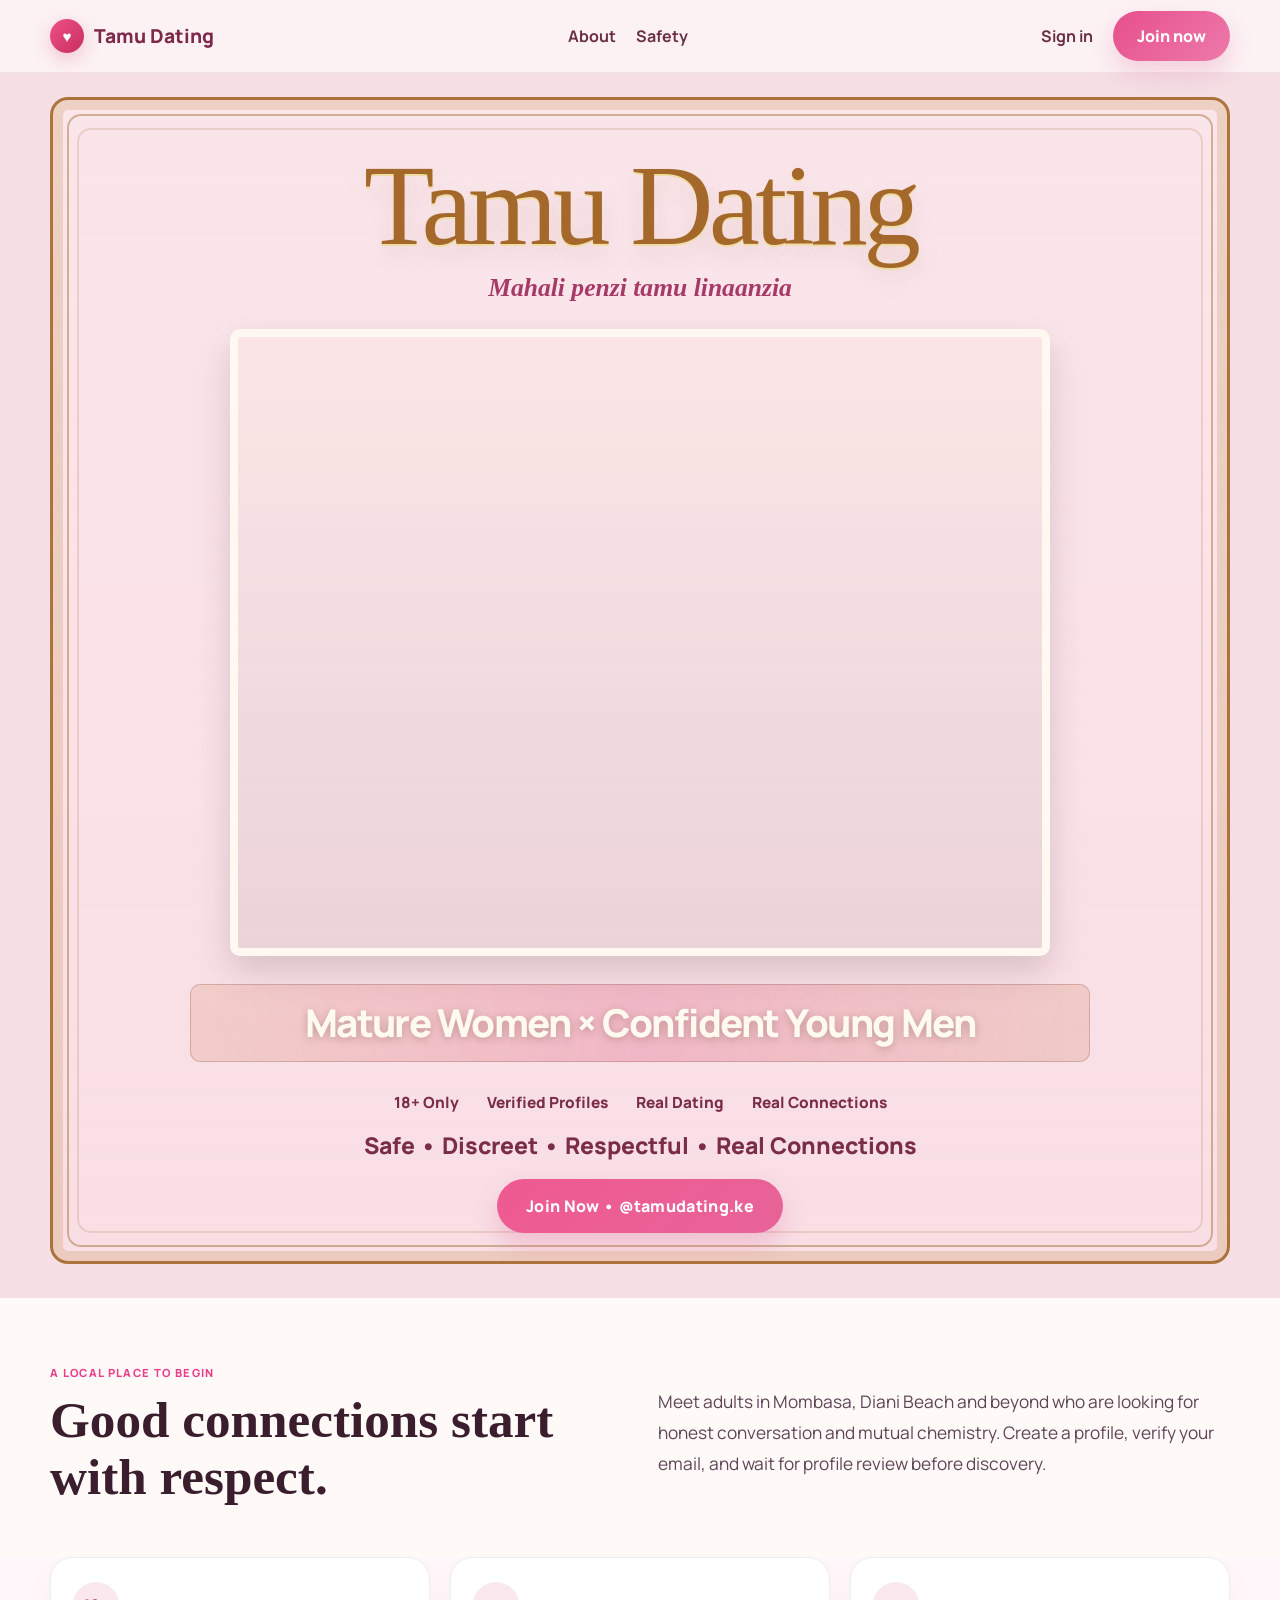
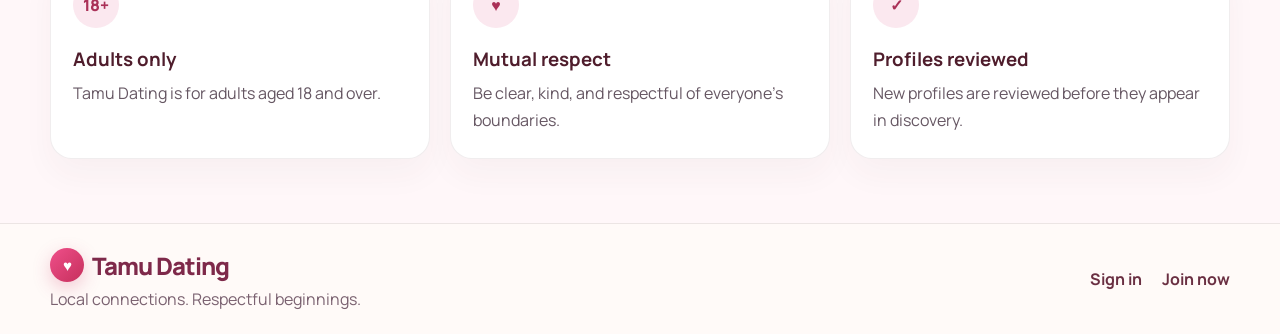
==== commit d4e3862e: "Use the beach-couple poster as the homepage landing design and keep the styling aligned with the req" ====
--- a/index.html
+++ b/index.html
@@ -5,7 +5,7 @@
     <meta name="viewport" content="width=device-width, initial-scale=1.0" />
     <meta name="theme-color" content="#a52b55" />
     <title>Tamu Dating | Mombasa & Diani Beach</title>
-    <meta name="description" content="Tamu Dating brings adults together for respectful, genuine connections in Mombasa, Diani Beach and across Kenya." />
+    <meta name="description" content="Tamu Dating connects mature women and confident young men for respectful dating and real local connections in Kenya." />
     <link rel="preconnect" href="https://fonts.googleapis.com" />
     <link rel="preconnect" href="https://fonts.gstatic.com" crossorigin />
     <link href="https://fonts.googleapis.com/css2?family=DM+Serif+Display&family=Manrope:wght@400;500;600;700;800&display=swap" rel="stylesheet" />
@@ -13,37 +13,90 @@
     <link rel="stylesheet" href="home-upload.css" />
   </head>
   <body class="home-page">
-    <header class="topbar"><div class="container nav">
-      <a class="brand" href="index.html" aria-label="Tamu Dating home"><span class="brand-mark">♥</span><span>Tamu Dating</span></a>
-      <nav class="nav-links" aria-label="Main navigation"><a href="#about">About</a><a href="#safety">Our values</a></nav>
-      <div class="nav-actions"><a class="link-btn" href="login.html">Sign in</a><a class="primary-btn" href="signup.html">Join now</a></div>
-    </div></header>
-    <main>
-      <section class="poster-hero">
-        <div class="poster-frame container">
-          <div class="poster-sparkle" aria-hidden="true">✦　✧　✦</div>
-          <p class="poster-location">Mombasa, Kenya <span>•</span> Diani Beach</p>
-          <h1>Tamu Dating</h1>
-          <p class="poster-script">Mahali penzi tamu linaanzia</p>
-          <div class="poster-photo" role="img" aria-label="A couple sharing a warm moment on a tropical beach at sunset">
-            <div class="poster-photo-overlay"><span>ADULTS 18+ · LOCAL CONNECTIONS</span></div>
+    <header class="topbar topbar-home">
+      <div class="container nav">
+        <div class="brand-group">
+          <span class="brand-mark">♥</span>
+          <span class="brand-text">Tamu Dating</span>
+        </div>
+        <nav class="nav-links" aria-label="Main navigation">
+          <a href="#about">About</a>
+          <a href="#safety">Safety</a>
+        </nav>
+        <div class="nav-actions">
+          <a class="link-btn" href="login.html">Sign in</a>
+          <a class="primary-btn" href="signup.html">Join now</a>
+        </div>
+      </div>
+    </header>
+
+    <main class="main-homepage">
+      <section class="poster-section">
+        <div class="poster-shell container">
+          <div class="poster-title-wrap">
+            <div class="poster-gold-title">Tamu Dating</div>
+            <div class="poster-script">Mahali penzi tamu linaanzia</div>
           </div>
-          <p class="poster-tagline">Mature Women <span>×</span> Confident Young Men</p>
-          <p class="poster-trust">18+ Only <i>|</i> Profiles reviewed <i>•</i> Respectful connections</p>
-          <p class="poster-values">Safe <b>•</b> Discreet <b>•</b> Respectful <b>•</b> Real connections</p>
-          <a class="primary-btn poster-cta" href="signup.html">Join Tamu Dating <span aria-hidden="true">→</span></a>
+
+          <div class="poster-couple-photo" role="img" aria-label="A mature woman and young man standing together at sunset on a beach in Kenya"></div>
+
+          <div class="poster-lower-banner">Mature Women × Confident Young Men</div>
+          <div class="poster-meta-row">
+            <span>18+ Only</span>
+            <span>Verified Profiles</span>
+            <span>Real Dating</span>
+            <span>Real Connections</span>
+          </div>
+          <div class="poster-bottom-line">Safe • Discreet • Respectful • Real Connections</div>
+          <a class="poster-join" href="signup.html">Join Now • @tamudating.ke</a>
         </div>
       </section>
-      <section id="about" class="section home-about"><div class="container home-about-inner">
-        <div><span class="eyebrow">A local place to begin</span><h2>Good connections start with respect.</h2></div>
-        <p>Meet adults in Mombasa, Diani Beach and beyond who are looking for honest conversation and mutual chemistry. Create a profile, verify your email, and wait for profile review before discovery.</p>
-      </div></section>
-      <section id="safety" class="section alt-section"><div class="container home-values">
-        <article><span class="value-icon">18+</span><h3>Adults only</h3><p>Tamu Dating is for adults aged 18 and over.</p></article>
-        <article><span class="value-icon">♥</span><h3>Mutual respect</h3><p>Be clear, kind, and respectful of everyone’s boundaries.</p></article>
-        <article><span class="value-icon">✓</span><h3>Profiles reviewed</h3><p>New profiles are reviewed before appearing in discovery.</p></article>
-      </div></section>
+
+      <section id="about" class="home-about">
+        <div class="container home-about-inner">
+          <div class="about-copy">
+            <span class="eyebrow">A local place to begin</span>
+            <h2>Good connections start with respect.</h2>
+          </div>
+          <p>
+            Meet adults in Mombasa, Diani Beach and beyond who are looking for honest conversation and mutual chemistry.
+            Create a profile, verify your email, and wait for profile review before discovery.
+          </p>
+        </div>
+      </section>
+
+      <section id="safety" class="home-values-section alt-section">
+        <div class="container home-values">
+          <article>
+            <span class="value-icon">18+</span>
+            <h3>Adults only</h3>
+            <p>Tamu Dating is for adults aged 18 and over.</p>
+          </article>
+          <article>
+            <span class="value-icon">♥</span>
+            <h3>Mutual respect</h3>
+            <p>Be clear, kind, and respectful of everyone’s boundaries.</p>
+          </article>
+          <article>
+            <span class="value-icon">✓</span>
+            <h3>Profiles reviewed</h3>
+            <p>New profiles are reviewed before they appear in discovery.</p>
+          </article>
+        </div>
+      </section>
     </main>
-    <footer class="footer"><div class="container footer-inner"><div><div class="brand footer-brand"><span class="brand-mark">♥</span><span>Tamu Dating</span></div><p>Local connections. Respectful beginnings.</p></div><div><a href="login.html">Sign in</a><a href="signup.html">Join now</a></div></div></footer>
+
+    <footer class="footer home-footer">
+      <div class="container footer-inner">
+        <div>
+          <div class="brand footer-brand"><span class="brand-mark">♥</span><span>Tamu Dating</span></div>
+          <p>Local connections. Respectful beginnings.</p>
+        </div>
+        <div class="footer-actions">
+          <a href="login.html">Sign in</a>
+          <a href="signup.html">Join now</a>
+        </div>
+      </div>
+    </footer>
   </body>
 </html>
--- a/home-upload.css
+++ b/home-upload.css
@@ -1,69 +1,347 @@
-/* Tamu Dating poster-inspired landing page and required image upload field */
-.home-page { background: #fff8f8; color: #4a2032; }
-.home-page .topbar { position: relative; z-index: 2; background: rgba(255, 249, 249, .96); border-bottom: 1px solid rgba(184,137,54,.22); }
-.home-page .nav { min-height: 76px; display: flex; align-items: center; justify-content: space-between; gap: 24px; }
-.home-page .brand { display: inline-flex; align-items: center; gap: 10px; color: #8d294b; font-size: 1.45rem; font-weight: 800; white-space: nowrap; }
-.home-page .brand-mark { flex: 0 0 38px; width: 38px; height: 38px; }
-.home-page .nav-links, .home-page .nav-actions { display: flex; align-items: center; gap: 22px; }
-.home-page .nav-links a, .home-page .link-btn { color: #64283f; font-weight: 700; }
-.home-page .nav-actions { gap: 16px; }
-.home-page .primary-btn { display: inline-flex; align-items: center; justify-content: center; background: linear-gradient(135deg,#d83b78,#f16aa0); color: white; box-shadow: 0 10px 24px rgba(170,52,98,.2); }
-.home-page .footer { padding: 28px 0; background: #fffaf8; border-top: 1px solid rgba(61,29,56,.08); }
-.poster-hero {
-  padding: 46px 0 58px;
-  background: radial-gradient(ellipse at 50% 20%, #fff8db 0, transparent 39%), linear-gradient(135deg, #f8d3d9, #f9e3d4 52%, #eebbc8);
-}
-.poster-frame {
-  position: relative;
-  max-width: 1040px;
-  padding: clamp(24px, 5vw, 58px);
+:root {
+  --rose-1: #f9dfe6;
+  --rose-2: #f7d4dc;
+  --rose-3: #efd5de;
+  --gold-1: #e5c88c;
+  --gold-2: #c8913c;
+  --rose-deep: #a62d53;
+  --brown-1: #7e401e;
+  --brown-2: #56311f;
+  --text-dark: #2c1b2e;
+  --white-soft: #fffaf5;
+}
+
+body.home-page {
+  margin: 0;
+  color: var(--text-dark);
+  background: linear-gradient(180deg, #f5dfe5 0%, #fef4f4 100%);
+  font-family: 'Manrope', sans-serif;
+}
+
+.topbar-home {
+  background: rgba(255, 249, 250, 0.7);
+  backdrop-filter: blur(10px);
+  border-bottom: 1px solid rgba(108, 62, 68, 0.08);
+}
+
+.topbar-home .nav {
+  min-height: 72px;
+  display: flex;
+  align-items: center;
+  justify-content: space-between;
+  gap: 18px;
+}
+
+.brand-group {
+  display: inline-flex;
+  align-items: center;
+  gap: 10px;
+  color: #7e294a;
+  font-weight: 800;
+  font-size: 1.2rem;
+}
+
+.brand-mark {
+  display: inline-grid;
+  place-items: center;
+  width: 34px;
+  height: 34px;
+  border-radius: 50%;
+  background: linear-gradient(135deg, #ef4f8a, #c6305c);
+  color: white;
+  font-size: 0.95rem;
+  box-shadow: 0 6px 18px rgba(202, 56, 102, 0.25);
+}
+
+.nav-links,
+.nav-actions,
+.footer-actions {
+  display: flex;
+  align-items: center;
+  gap: 20px;
+}
+
+.nav-links a,
+.footer-actions a,
+.link-btn {
+  color: #6a2f42;
+  text-decoration: none;
+  font-weight: 700;
+}
+
+.home-page .primary-btn {
+  display: inline-flex;
+  align-items: center;
+  justify-content: center;
+  padding: 0.9rem 1.5rem;
+  border-radius: 999px;
+  background: linear-gradient(135deg, #e74f8c, #ed7aaa);
+  color: white;
+  border: none;
+  font-weight: 800;
+  box-shadow: 0 12px 24px rgba(206, 84, 135, 0.22);
+  text-decoration: none;
+}
+
+.main-homepage {
+  overflow: hidden;
+}
+
+.poster-section {
+  padding: 24px 0 34px;
+  background: linear-gradient(180deg, #f5dfe5 0%, #f5dfe5 100%);
+}
+
+.poster-shell {
+  position: relative;
+  width: min(1180px, calc(100% - 30px));
+  margin: 0 auto;
+  padding: clamp(18px, 4vw, 52px) clamp(16px, 3vw, 32px) 28px;
+  border: 3px solid rgba(164, 103, 42, 0.9);
+  border-radius: 18px;
+  background: linear-gradient(180deg, rgba(255, 248, 244, 0.14), rgba(255, 255, 255, 0.06));
+  box-shadow: inset 0 0 0 10px rgba(190, 133, 55, 0.22);
   text-align: center;
-  border: 1px solid rgba(184, 137, 54, .75);
-  outline: 1px solid rgba(184, 137, 54, .32);
-  outline-offset: -9px;
-  border-radius: 12px;
-  box-shadow: 0 24px 70px rgba(104, 35, 62, .16);
-  background: linear-gradient(160deg, rgba(255, 248, 238, .62), rgba(255,255,255,.25));
-}
-.poster-sparkle { color: #ad7a28; letter-spacing: .8em; margin-bottom: 12px; }
-.poster-location { margin: 0; color: #982a50; font-size: clamp(.85rem, 2vw, 1.15rem); font-weight: 800; letter-spacing: .12em; text-transform: uppercase; }
-.poster-location span { color: #c49a46; padding: 0 .4em; }
-.poster-frame h1 { margin: 4px 0 0; color: #8f5924; font-family: 'DM Serif Display', Georgia, serif; font-size: clamp(3.2rem, 10vw, 7rem); line-height: 1; text-shadow: 0 3px 0 #f6e5ad, 0 9px 22px rgba(111, 58, 31, .22); }
-.poster-script { margin: 12px 0 24px; color: #a6365b; font-family: Georgia, serif; font-size: clamp(1.3rem, 4vw, 2.4rem); font-style: italic; }
-.poster-photo { position: relative; width: min(100%, 790px); height: clamp(280px, 48vw, 520px); margin: 0 auto; overflow: hidden; border: 7px solid #fff9ee; border-radius: 5px; box-shadow: 0 12px 32px rgba(66, 35, 32, .24); background: linear-gradient(0deg, rgba(51, 35, 31, .22), transparent 40%), url('https://images.unsplash.com/photo-1516589178581-6cd7833ae3b2?auto=format&fit=crop&w=1400&q=85') center 43%/cover, linear-gradient(135deg,#d9a788,#f4d2b6); }
-.poster-photo-overlay { position: absolute; inset: auto 0 0; padding: 16px; color: white; font-size: .75rem; font-weight: 800; letter-spacing: .18em; background: linear-gradient(transparent, rgba(42, 29, 27, .58)); }
-.poster-tagline { margin: 23px 0 8px; color: #fff6cf; font-family: 'DM Serif Display', Georgia, serif; font-size: clamp(1.55rem, 4.2vw, 2.8rem); text-shadow: 0 2px 6px #7f2943; }
-.poster-tagline span { color: #f0c75d; }
-.poster-trust, .poster-values { margin: 10px 0; color: #8b294c; font-weight: 800; letter-spacing: .04em; }
-.poster-trust i { color: #c69738; font-style: normal; padding: 0 .35em; }
-.poster-values { color: #704125; font-weight: 700; }
-.poster-values b { color: #b98934; padding: 0 .3em; }
-.poster-cta { display: inline-flex; gap: 12px; align-items: center; margin-top: 16px; padding: 1rem 1.7rem; }
-.home-about { padding: 64px 0; background: #fffaf8; }
-.home-about-inner { display: grid; grid-template-columns: 1fr 1fr; gap: 40px; align-items: center; }
-.home-about h2 { margin: 0; color: #64283f; font-family: 'DM Serif Display', Georgia, serif; font-size: clamp(2rem, 4vw, 3.2rem); }
-.home-about-inner > p { color: #685b6d; line-height: 1.8; }
-.home-values { display: grid; grid-template-columns: repeat(3, 1fr); gap: 18px; }
-.home-values article { padding: 26px; border: 1px solid rgba(61,29,56,.08); border-radius: 20px; background: white; }
-.home-values h3 { color: #64283f; }
-.home-values p { color: #685b6d; line-height: 1.7; }
-.value-icon { display: inline-grid; place-items: center; width: 44px; height: 44px; border-radius: 50%; color: #9c3156; background: #fae3eb; font-weight: 800; }
-.footer-inner > div:last-child { display: flex; gap: 20px; }
-.signup-brand { margin-bottom: 26px; }
-.photo-upload-label input[type="file"] { padding: .65rem; background: #fff9fb; }
-.upload-help { color: #685b6d; font-size: .85rem; font-weight: 500; line-height: 1.5; }
-@media (max-width: 700px) {
-  .home-page .nav { flex-wrap: wrap; padding-top: 12px; padding-bottom: 12px; }
-  .home-page .nav-links { order: 3; width: 100%; justify-content: center; gap: 24px; }
-  .home-page .nav-actions { margin-left: auto; gap: 12px; }
-  .home-about-inner, .home-values { grid-template-columns: 1fr; }
-  .poster-hero { padding: 24px 0 36px; }
-  .poster-frame { width: calc(100% - 24px); }
-  .poster-trust { line-height: 1.8; }
-}
+  background: linear-gradient(180deg, rgba(255, 235, 240, 0.55), rgba(255, 222, 228, 0.4));
+}
+
+.poster-shell::before,
+.poster-shell::after {
+  content: "";
+  position: absolute;
+  inset: 14px;
+  border: 2px solid rgba(168, 118, 64, 0.5);
+  border-radius: 14px;
+  pointer-events: none;
+}
+
+.poster-shell::after {
+  inset: 28px 24px;
+  border-color: rgba(168, 118, 64, 0.2);
+}
+
+.poster-title-wrap {
+  position: relative;
+  z-index: 1;
+}
+
+.poster-gold-title {
+  font-family: 'DM Serif Display', Georgia, serif;
+  font-weight: 400;
+  font-size: clamp(4rem, 9vw, 10rem);
+  line-height: 0.95;
+  letter-spacing: -0.04em;
+  color: #a5682b;
+  text-shadow: 0 2px 0 #efdca2, 0 10px 24px rgba(127, 78, 30, 0.14);
+}
+
+.poster-script {
+  margin-top: 12px;
+  font-size: clamp(1.35rem, 2vw, 2.8rem);
+  font-family: Georgia, serif;
+  font-style: italic;
+  color: #a63a66;
+  font-weight: 700;
+}
+
+.poster-couple-photo {
+  position: relative;
+  z-index: 1;
+  width: min(92%, 820px);
+  height: clamp(330px, 49vw, 630px);
+  margin: 26px auto 0;
+  border: 8px solid rgba(255, 249, 242, 0.98);
+  border-radius: 10px;
+  box-shadow: 0 16px 34px rgba(69, 42, 52, 0.18);
+  background:
+    linear-gradient(180deg, rgba(255, 240, 200, 0.12), rgba(0, 0, 0, 0.06)),
+    url('https://images.unsplash.com/photo-1516589178581-6cd7833ae3b2?auto=format&fit=crop&w=1400&q=85') center/cover no-repeat;
+}
+
+.poster-lower-banner {
+  position: relative;
+  z-index: 1;
+  margin: 28px auto 12px;
+  width: min(100%, 900px);
+  padding: 0.95rem 1.6rem;
+  border-radius: 10px;
+  background: linear-gradient(90deg, rgba(211, 129, 89, 0.2), rgba(219, 88, 121, 0.3), rgba(200, 117, 77, 0.2));
+  border: 1px solid rgba(126, 60, 48, 0.25);
+  color: #fffaf0;
+  font-size: clamp(1.6rem, 3vw, 3rem);
+  font-weight: 800;
+  line-height: 1.2;
+  letter-spacing: -0.04em;
+  text-shadow: 0 2px 8px rgba(92, 54, 36, 0.3);
+}
+
+.poster-meta-row {
+  position: relative;
+  z-index: 1;
+  display: flex;
+  justify-content: center;
+  flex-wrap: wrap;
+  gap: 14px 28px;
+  padding: 18px 24px 8px;
+  font-size: clamp(0.8rem, 1.2vw, 1.2rem);
+  font-weight: 800;
+  color: #7a2d48;
+}
+
+.poster-bottom-line {
+  position: relative;
+  z-index: 1;
+  margin-top: 8px;
+  font-size: clamp(1rem, 1.8vw, 1.65rem);
+  color: #7a2d48;
+  font-weight: 800;
+}
+
+.poster-join {
+  position: relative;
+  z-index: 1;
+  display: inline-flex;
+  margin-top: 18px;
+  padding: 1rem 1.8rem;
+  border-radius: 999px;
+  background: linear-gradient(135deg, #ee5a91, #e86398);
+  color: white;
+  text-decoration: none;
+  font-weight: 800;
+  letter-spacing: 0.02em;
+  box-shadow: 0 12px 26px rgba(209, 85, 132, 0.24);
+}
+
+.home-about {
+  background: #fffaf8;
+  padding: 62px 0 52px;
+}
+
+.home-about-inner {
+  display: grid;
+  grid-template-columns: 1fr 1fr;
+  gap: 36px;
+  align-items: center;
+}
+
+.home-about h2 {
+  margin: 0;
+  font-family: 'DM Serif Display', Georgia, serif;
+  font-size: clamp(2.2rem, 4vw, 3.4rem);
+  color: #3b1e2d;
+  line-height: 1.1;
+}
+
+.home-about p {
+  margin: 0;
+  color: #5e4455;
+  font-size: 1.08rem;
+  line-height: 1.8;
+}
+
+.home-values-section {
+  background: #fff7f9;
+  padding: 0 0 64px;
+}
+
+.home-values {
+  display: grid;
+  grid-template-columns: repeat(3, minmax(0, 1fr));
+  gap: 20px;
+}
+
+.home-values article {
+  background: white;
+  border: 1px solid rgba(66, 33, 44, 0.08);
+  border-radius: 22px;
+  padding: 24px 22px;
+  box-shadow: 0 16px 32px rgba(84, 42, 56, 0.04);
+}
+
+.home-values h3 {
+  margin: 18px 0 8px;
+  color: #4f1d2c;
+}
+
+.home-values p {
+  margin: 0;
+  color: #665763;
+  line-height: 1.7;
+}
+
+.value-icon {
+  display: inline-grid;
+  place-items: center;
+  width: 46px;
+  height: 46px;
+  border-radius: 50%;
+  background: #fbe8ef;
+  color: #aa3158;
+  font-weight: 800;
+}
+
+.home-footer {
+  background: #fffaf8;
+  border-top: 1px solid rgba(70, 42, 48, 0.1);
+}
+
+.footer-inner {
+  display: flex;
+  align-items: center;
+  justify-content: space-between;
+  gap: 18px;
+  padding: 24px 0;
+}
+
+.footer-brand {
+  display: inline-flex;
+  align-items: center;
+  gap: 8px;
+  font-weight: 800;
+  color: #7e294a;
+}
+
+.footer-inner p {
+  margin: 6px 0 0;
+  color: #7a6170;
+}
+
+@media (max-width: 900px) {
+  .home-about-inner,
+  .home-values {
+    grid-template-columns: 1fr;
+  }
+}
+
+@media (max-width: 720px) {
+  .topbar-home .nav,
+  .footer-inner {
+    flex-wrap: wrap;
+  }
+
+  .nav-links,
+  .nav-actions,
+  .footer-actions {
+    gap: 10px 16px;
+    flex-wrap: wrap;
+  }
+
+  .poster-lower-banner {
+    font-size: clamp(1.4rem, 7vw, 2.3rem);
+  }
+
+  .poster-meta-row {
+    gap: 10px 18px;
+  }
+}
+
 @media (max-width: 440px) {
-  .home-page .nav-links { justify-content: flex-start; }
-  .home-page .nav-actions .primary-btn { padding: .75rem 1rem; }
-  .poster-sparkle { letter-spacing: .35em; }
-  .poster-photo { height: 300px; }
-}
+  .poster-couple-photo {
+    width: 100%;
+    height: 290px;
+  }
+
+  .poster-gold-title {
+    font-size: 3.3rem;
+  }
+}
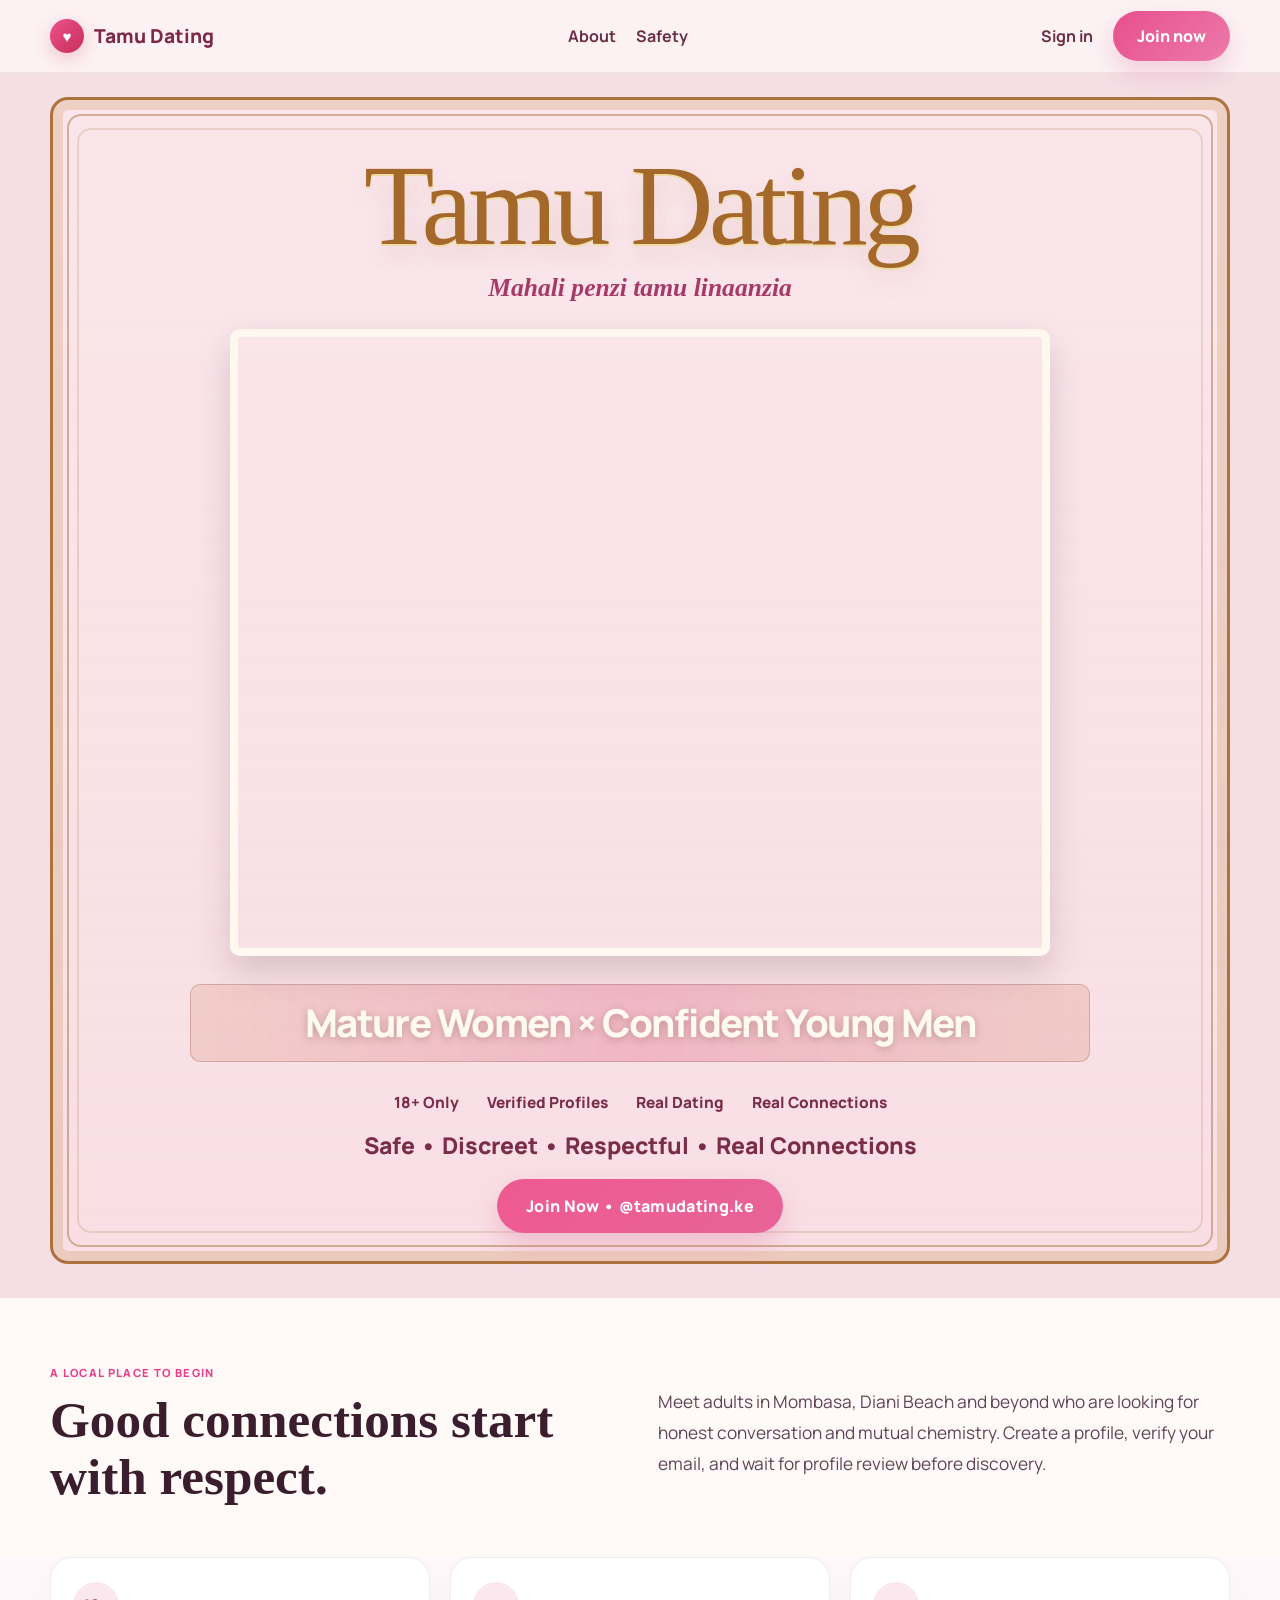
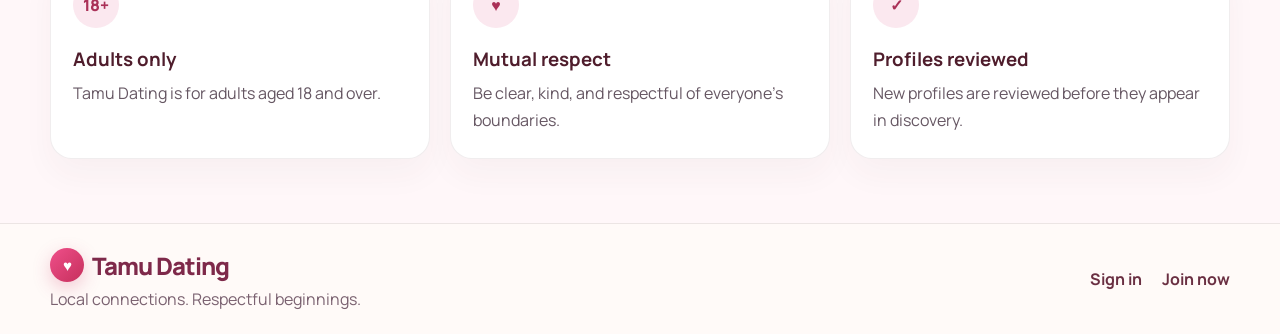
==== commit 17cea219: "Use the uploaded ch.png poster image on the homepage" ====
--- a/index.html
+++ b/index.html
@@ -10,7 +10,8 @@
     <link rel="preconnect" href="https://fonts.gstatic.com" crossorigin />
     <link href="https://fonts.googleapis.com/css2?family=DM+Serif+Display&family=Manrope:wght@400;500;600;700;800&display=swap" rel="stylesheet" />
     <link rel="stylesheet" href="styles.css" />
-    <link rel="stylesheet" href="home-upload.css" />
+    <link rel="stylesheet" href="home-upload.css?v=3" />
+    <link rel="stylesheet" href="homepage-image.css?v=1" />
   </head>
   <body class="home-page">
     <header class="topbar topbar-home">
@@ -37,15 +38,10 @@
             <div class="poster-gold-title">Tamu Dating</div>
             <div class="poster-script">Mahali penzi tamu linaanzia</div>
           </div>
-
           <div class="poster-couple-photo" role="img" aria-label="A mature woman and young man standing together at sunset on a beach in Kenya"></div>
-
           <div class="poster-lower-banner">Mature Women × Confident Young Men</div>
           <div class="poster-meta-row">
-            <span>18+ Only</span>
-            <span>Verified Profiles</span>
-            <span>Real Dating</span>
-            <span>Real Connections</span>
+            <span>18+ Only</span><span>Verified Profiles</span><span>Real Dating</span><span>Real Connections</span>
           </div>
           <div class="poster-bottom-line">Safe • Discreet • Respectful • Real Connections</div>
           <a class="poster-join" href="signup.html">Join Now • @tamudating.ke</a>
@@ -58,44 +54,23 @@
             <span class="eyebrow">A local place to begin</span>
             <h2>Good connections start with respect.</h2>
           </div>
-          <p>
-            Meet adults in Mombasa, Diani Beach and beyond who are looking for honest conversation and mutual chemistry.
-            Create a profile, verify your email, and wait for profile review before discovery.
-          </p>
+          <p>Meet adults in Mombasa, Diani Beach and beyond who are looking for honest conversation and mutual chemistry. Create a profile, verify your email, and wait for profile review before discovery.</p>
         </div>
       </section>
 
       <section id="safety" class="home-values-section alt-section">
         <div class="container home-values">
-          <article>
-            <span class="value-icon">18+</span>
-            <h3>Adults only</h3>
-            <p>Tamu Dating is for adults aged 18 and over.</p>
-          </article>
-          <article>
-            <span class="value-icon">♥</span>
-            <h3>Mutual respect</h3>
-            <p>Be clear, kind, and respectful of everyone’s boundaries.</p>
-          </article>
-          <article>
-            <span class="value-icon">✓</span>
-            <h3>Profiles reviewed</h3>
-            <p>New profiles are reviewed before they appear in discovery.</p>
-          </article>
+          <article><span class="value-icon">18+</span><h3>Adults only</h3><p>Tamu Dating is for adults aged 18 and over.</p></article>
+          <article><span class="value-icon">♥</span><h3>Mutual respect</h3><p>Be clear, kind, and respectful of everyone’s boundaries.</p></article>
+          <article><span class="value-icon">✓</span><h3>Profiles reviewed</h3><p>New profiles are reviewed before they appear in discovery.</p></article>
         </div>
       </section>
     </main>
 
     <footer class="footer home-footer">
       <div class="container footer-inner">
-        <div>
-          <div class="brand footer-brand"><span class="brand-mark">♥</span><span>Tamu Dating</span></div>
-          <p>Local connections. Respectful beginnings.</p>
-        </div>
-        <div class="footer-actions">
-          <a href="login.html">Sign in</a>
-          <a href="signup.html">Join now</a>
-        </div>
+        <div><div class="brand footer-brand"><span class="brand-mark">♥</span><span>Tamu Dating</span></div><p>Local connections. Respectful beginnings.</p></div>
+        <div class="footer-actions"><a href="login.html">Sign in</a><a href="signup.html">Join now</a></div>
       </div>
     </footer>
   </body>
--- a/homepage-image.css
+++ b/homepage-image.css
@@ -0,0 +1,7 @@
+/* Use the exact user-provided poster image from the repository root. */
+.poster-couple-photo {
+  background-image: url('./ch.png');
+  background-position: center center;
+  background-repeat: no-repeat;
+  background-size: cover;
+}
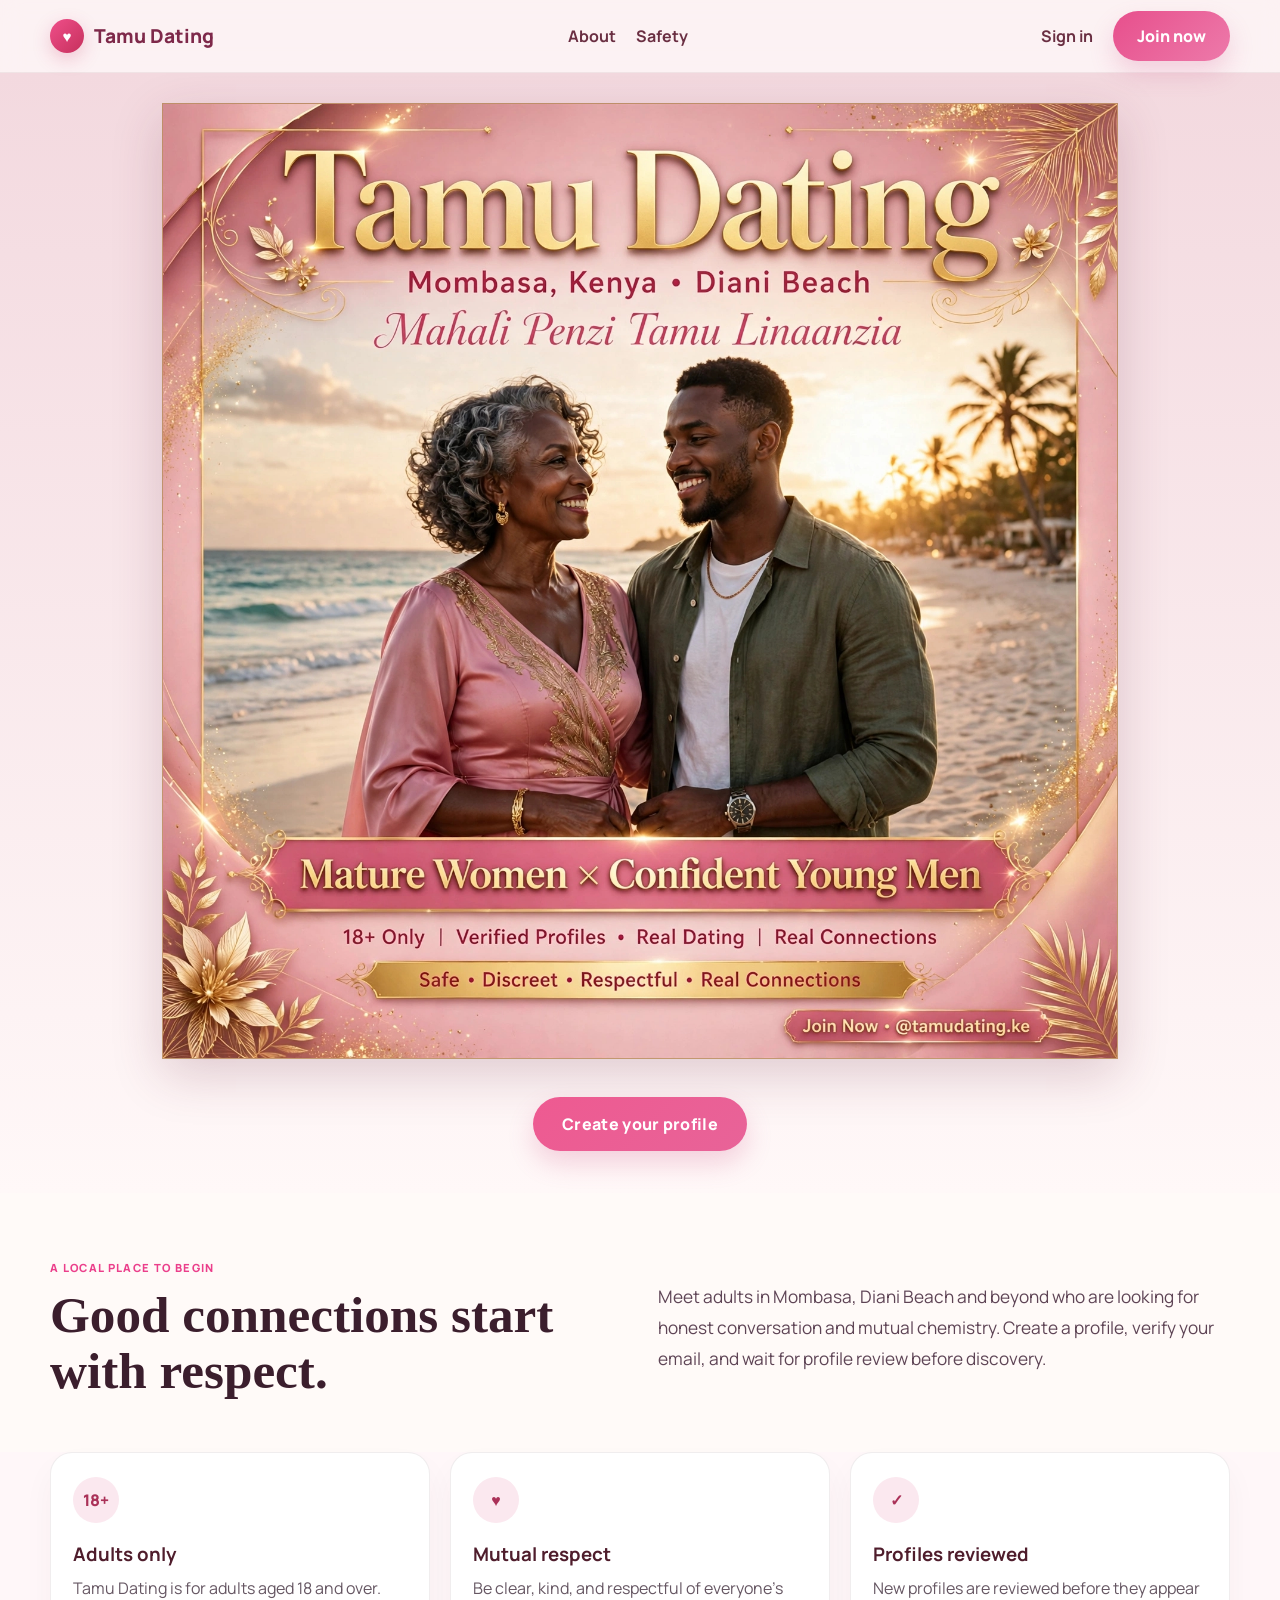
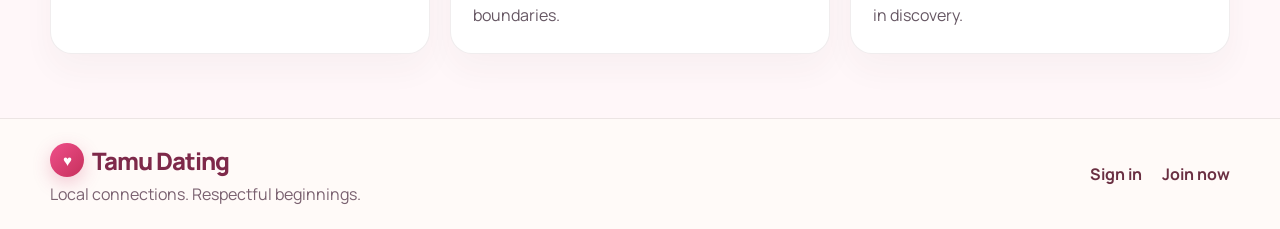
==== commit 2f6ffc10: "Show the exact uploaded Tamu Dating poster image as the homepage hero" ====
--- a/index.html
+++ b/index.html
@@ -10,50 +10,31 @@
     <link rel="preconnect" href="https://fonts.gstatic.com" crossorigin />
     <link href="https://fonts.googleapis.com/css2?family=DM+Serif+Display&family=Manrope:wght@400;500;600;700;800&display=swap" rel="stylesheet" />
     <link rel="stylesheet" href="styles.css" />
-    <link rel="stylesheet" href="home-upload.css?v=3" />
-    <link rel="stylesheet" href="homepage-image.css?v=1" />
+    <link rel="stylesheet" href="home-upload.css?v=4" />
+    <link rel="stylesheet" href="homepage-image.css?v=2" />
   </head>
   <body class="home-page">
     <header class="topbar topbar-home">
       <div class="container nav">
-        <div class="brand-group">
-          <span class="brand-mark">♥</span>
-          <span class="brand-text">Tamu Dating</span>
-        </div>
-        <nav class="nav-links" aria-label="Main navigation">
-          <a href="#about">About</a>
-          <a href="#safety">Safety</a>
-        </nav>
-        <div class="nav-actions">
-          <a class="link-btn" href="login.html">Sign in</a>
-          <a class="primary-btn" href="signup.html">Join now</a>
-        </div>
+        <a class="brand-group" href="index.html" aria-label="Tamu Dating home">
+          <span class="brand-mark">♥</span><span class="brand-text">Tamu Dating</span>
+        </a>
+        <nav class="nav-links" aria-label="Main navigation"><a href="#about">About</a><a href="#safety">Safety</a></nav>
+        <div class="nav-actions"><a class="link-btn" href="login.html">Sign in</a><a class="primary-btn" href="signup.html">Join now</a></div>
       </div>
     </header>
 
     <main class="main-homepage">
-      <section class="poster-section">
-        <div class="poster-shell container">
-          <div class="poster-title-wrap">
-            <div class="poster-gold-title">Tamu Dating</div>
-            <div class="poster-script">Mahali penzi tamu linaanzia</div>
-          </div>
-          <div class="poster-couple-photo" role="img" aria-label="A mature woman and young man standing together at sunset on a beach in Kenya"></div>
-          <div class="poster-lower-banner">Mature Women × Confident Young Men</div>
-          <div class="poster-meta-row">
-            <span>18+ Only</span><span>Verified Profiles</span><span>Real Dating</span><span>Real Connections</span>
-          </div>
-          <div class="poster-bottom-line">Safe • Discreet • Respectful • Real Connections</div>
-          <a class="poster-join" href="signup.html">Join Now • @tamudating.ke</a>
+      <section class="poster-section" aria-label="Tamu Dating poster">
+        <div class="poster-image-wrap">
+          <img class="poster-image" src="./ch.png.jpg" alt="Tamu Dating poster: a mature woman and a young man together on a Diani Beach sunset, with the message Mature Women × Confident Young Men." />
         </div>
+        <div class="poster-signup"><a class="poster-join" href="signup.html">Create your profile</a></div>
       </section>
 
       <section id="about" class="home-about">
         <div class="container home-about-inner">
-          <div class="about-copy">
-            <span class="eyebrow">A local place to begin</span>
-            <h2>Good connections start with respect.</h2>
-          </div>
+          <div class="about-copy"><span class="eyebrow">A local place to begin</span><h2>Good connections start with respect.</h2></div>
           <p>Meet adults in Mombasa, Diani Beach and beyond who are looking for honest conversation and mutual chemistry. Create a profile, verify your email, and wait for profile review before discovery.</p>
         </div>
       </section>
@@ -67,11 +48,9 @@
       </section>
     </main>
 
-    <footer class="footer home-footer">
-      <div class="container footer-inner">
-        <div><div class="brand footer-brand"><span class="brand-mark">♥</span><span>Tamu Dating</span></div><p>Local connections. Respectful beginnings.</p></div>
-        <div class="footer-actions"><a href="login.html">Sign in</a><a href="signup.html">Join now</a></div>
-      </div>
-    </footer>
+    <footer class="footer home-footer"><div class="container footer-inner">
+      <div><div class="brand footer-brand"><span class="brand-mark">♥</span><span>Tamu Dating</span></div><p>Local connections. Respectful beginnings.</p></div>
+      <div class="footer-actions"><a href="login.html">Sign in</a><a href="signup.html">Join now</a></div>
+    </div></footer>
   </body>
 </html>
--- a/homepage-image.css
+++ b/homepage-image.css
@@ -1,7 +1,22 @@
-/* Use the exact user-provided poster image from the repository root. */
-.poster-couple-photo {
-  background-image: url('./ch.png');
-  background-position: center center;
-  background-repeat: no-repeat;
-  background-size: cover;
+/* Display the exact complete poster image uploaded to the repository as ch.png.jpg. */
+.poster-section {
+  padding: clamp(12px, 2.5vw, 30px) 0 34px;
+  background: linear-gradient(180deg, #f3d9df 0%, #fff8f8 100%);
 }
+.poster-image-wrap {
+  width: min(100%, 980px);
+  margin: 0 auto;
+  padding: 0 12px;
+}
+.poster-image {
+  display: block;
+  width: 100%;
+  height: auto;
+  border: 1px solid rgba(164, 103, 42, .65);
+  box-shadow: 0 16px 48px rgba(104, 35, 62, .2);
+}
+.poster-signup {
+  display: flex;
+  justify-content: center;
+  padding: 20px 16px 8px;
+}
